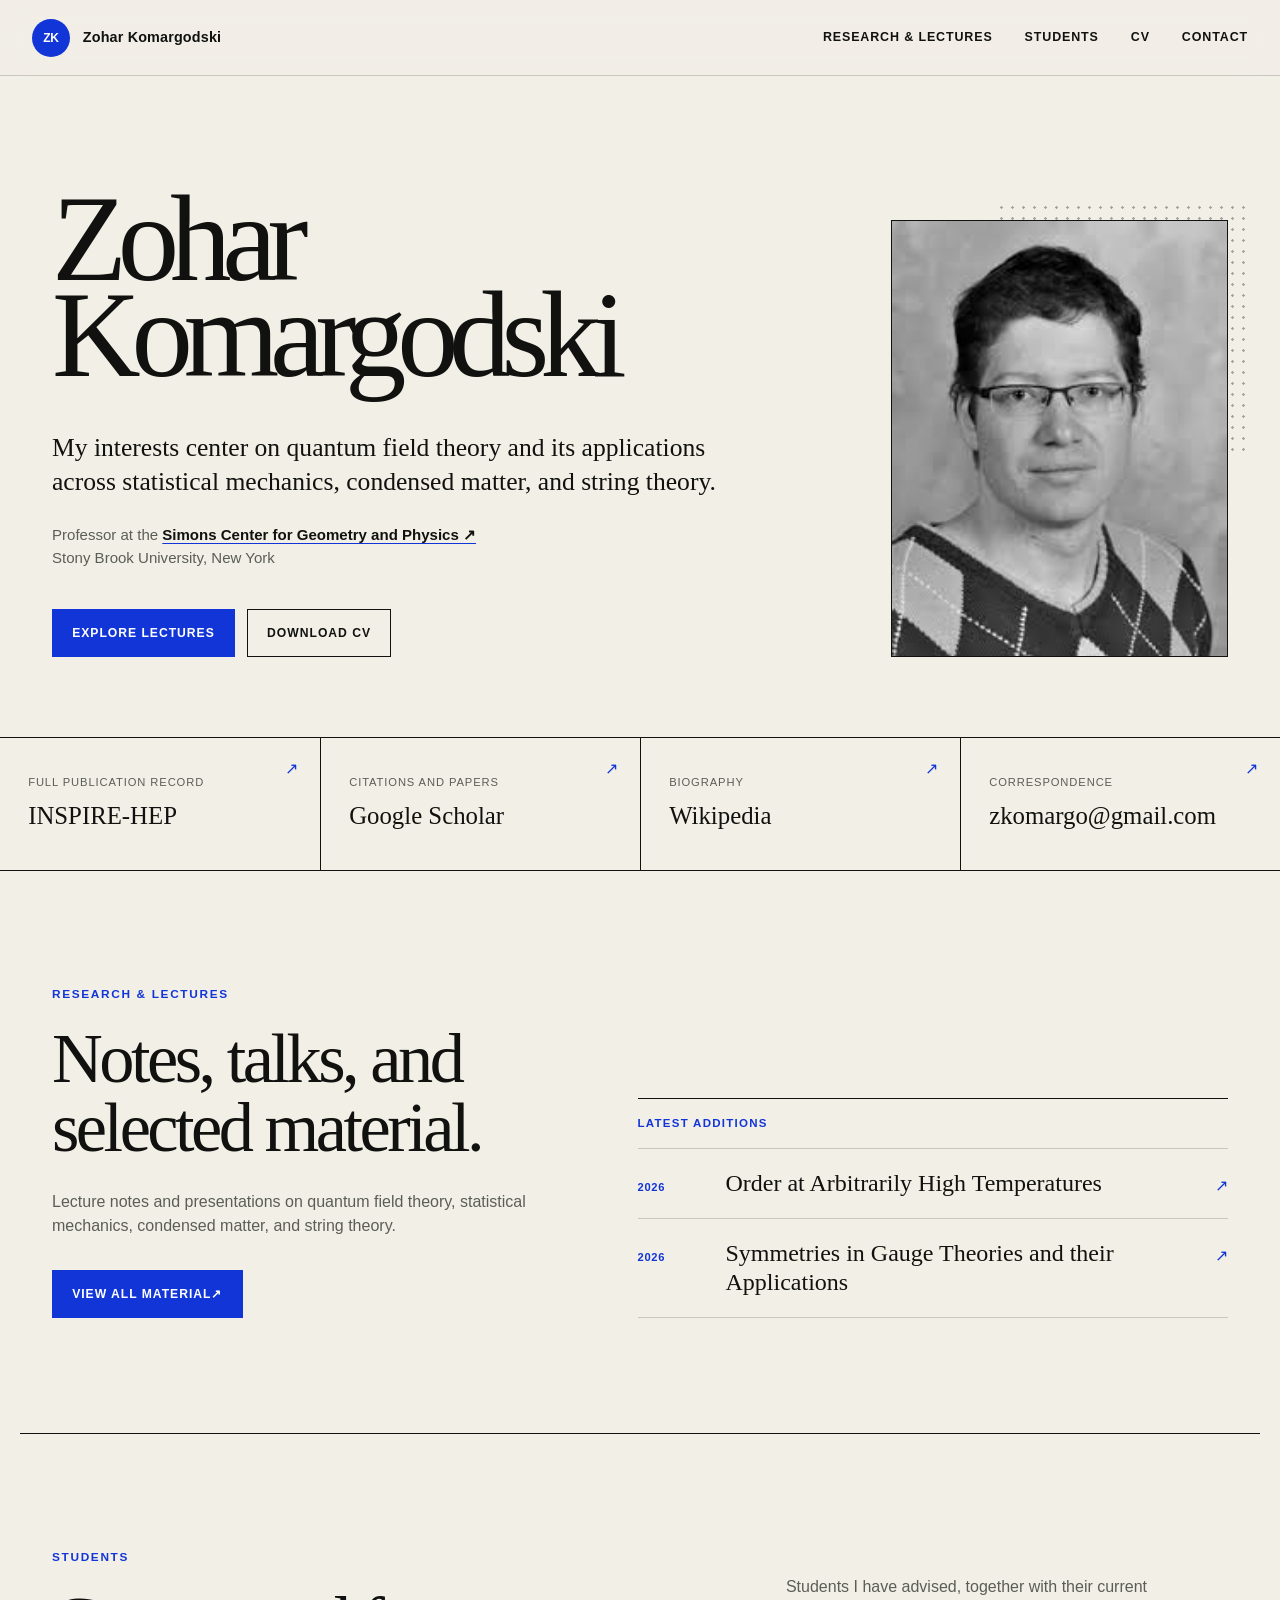
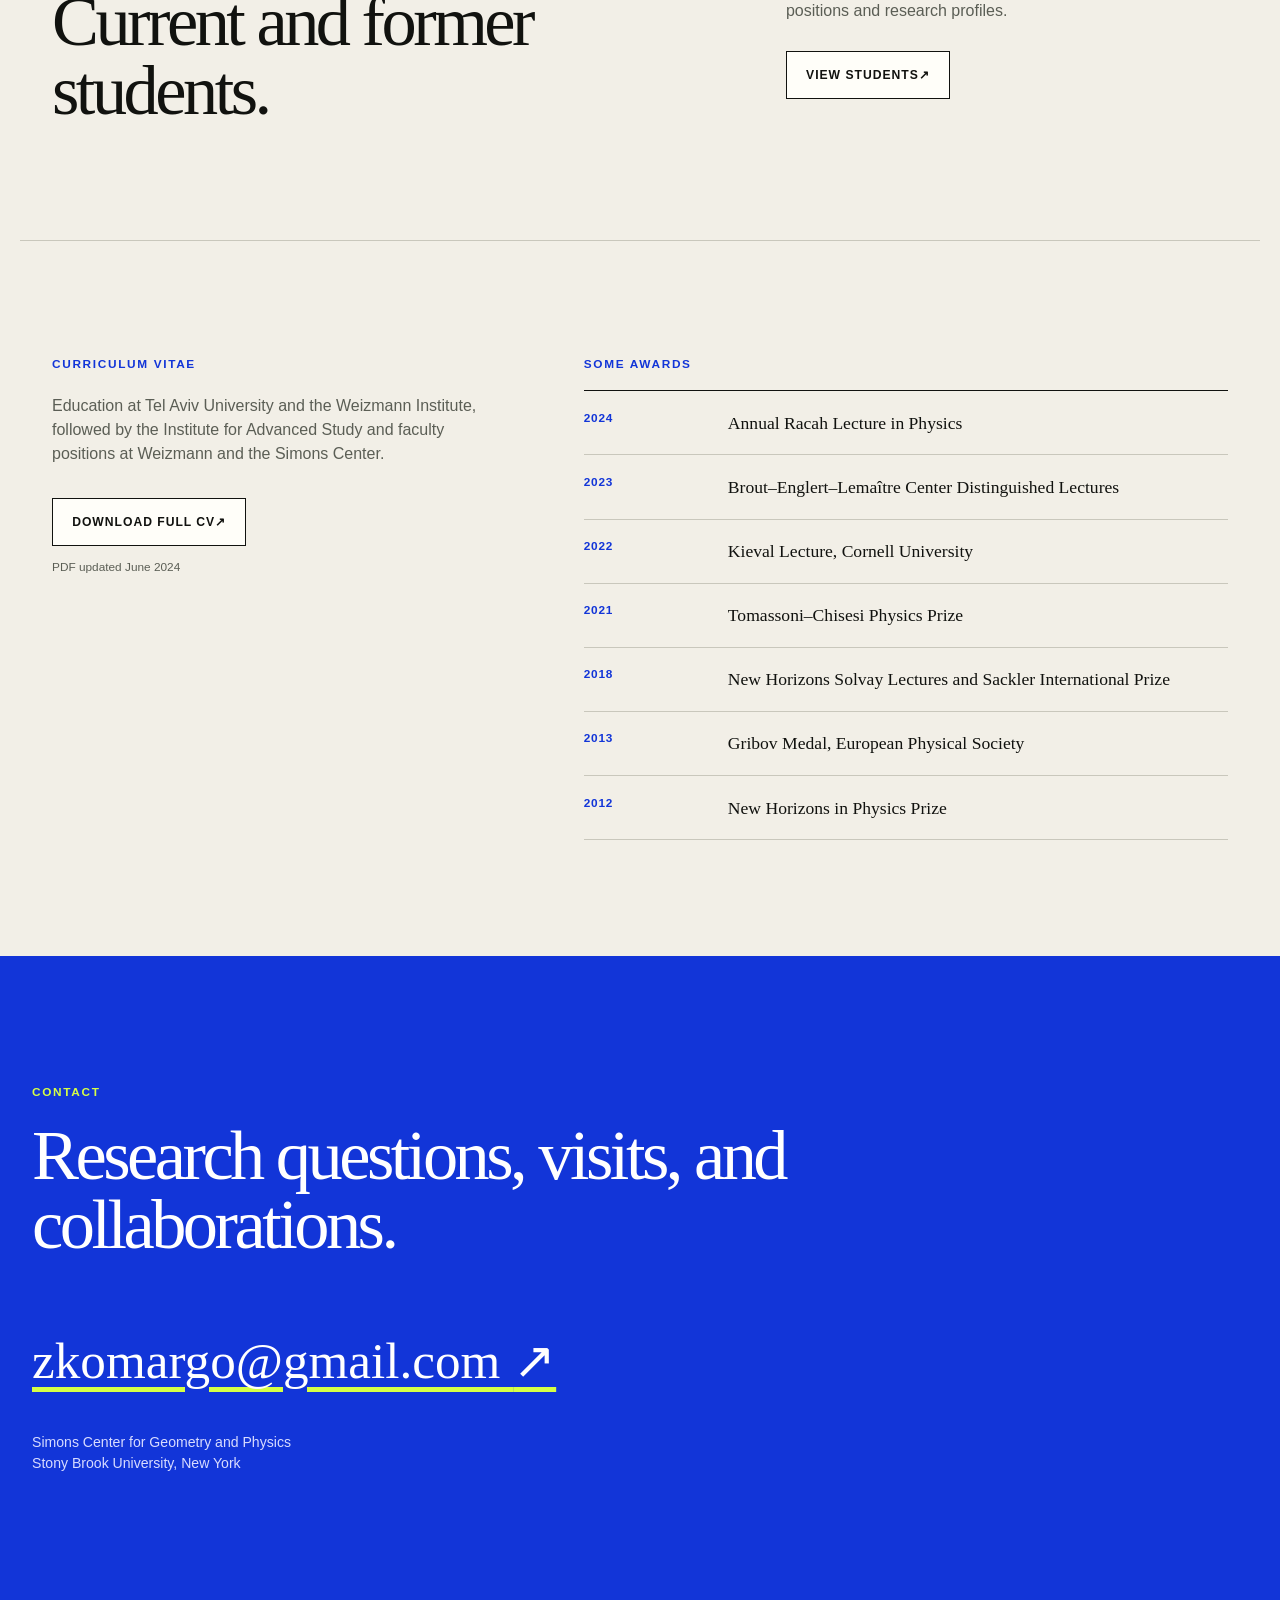
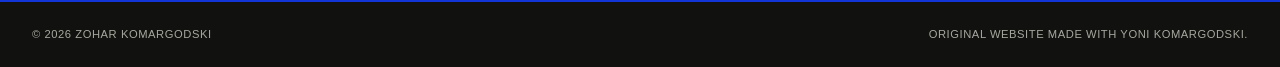
==== index.html @ cb2baa73 "Move students to dedicated page" ====
<!doctype html>
<html lang="en">
  <head>
    <meta charset="utf-8">
    <meta name="viewport" content="width=device-width, initial-scale=1">
    <title>Zohar Komargodski | Quantum Field Theory</title>
    <meta name="description" content="Zohar Komargodski is a professor at the Simons Center for Geometry and Physics. His interests center on quantum field theory and applications across statistical mechanics, condensed matter, and string theory.">
    <meta name="author" content="Zohar Komargodski">
    <meta name="robots" content="index, follow, max-image-preview:large">
    <link rel="canonical" href="https://zoharkomargodski.com/">
    <link rel="icon" href="favicon.svg">
    <link rel="stylesheet" href="styles.css">
    <meta property="og:type" content="website">
    <meta property="og:url" content="https://zoharkomargodski.com/">
    <meta property="og:site_name" content="Zohar Komargodski">
    <meta property="og:title" content="Zohar Komargodski | Quantum Field Theory">
    <meta property="og:description" content="Professor at the Simons Center for Geometry and Physics, interested in quantum field theory and its applications.">
    <meta property="og:image" content="https://zoharkomargodski.com/og.png">
    <meta property="og:image:alt" content="Zohar Komargodski">
    <meta name="twitter:card" content="summary_large_image">
    <meta name="twitter:title" content="Zohar Komargodski | Quantum Field Theory">
    <meta name="twitter:description" content="Professor at the Simons Center for Geometry and Physics, interested in quantum field theory and its applications.">
    <meta name="twitter:image" content="https://zoharkomargodski.com/og.png">
    <meta name="twitter:image:alt" content="Zohar Komargodski">
    <script type="application/ld+json">
      {
        "@context": "https://schema.org",
        "@type": "ProfilePage",
        "dateModified": "2026-07-26",
        "mainEntity": {
          "@type": "Person",
          "name": "Zohar Komargodski",
          "url": "https://zoharkomargodski.com/",
          "image": "https://zoharkomargodski.com/images/zohar-komargodski.jpg",
          "jobTitle": "Professor",
          "worksFor": {
            "@type": "Organization",
            "name": "Simons Center for Geometry and Physics",
            "url": "https://scgp.stonybrook.edu/"
          },
          "sameAs": [
            "https://en.wikipedia.org/wiki/Zohar_Komargodski",
            "https://scholar.google.com/citations?user=AD-3MeQAAAAJ&hl=en",
            "https://scgp.stonybrook.edu/people/faculty/bios/zohar-komargodski"
          ],
          "knowsAbout": [
            "Quantum field theory",
            "Statistical mechanics",
            "Condensed matter physics",
            "String theory"
          ]
        }
      }
    </script>
  </head>
  <body>
    <a class="skip-link" href="#main">Skip to content</a>

    <header class="site-header">
      <a class="wordmark" href="#top" aria-label="Zohar Komargodski, home">
        <span>ZK</span>
        <strong>Zohar Komargodski</strong>
      </a>
      <nav aria-label="Main navigation">
        <a href="research.html">Research &amp; lectures</a>
        <a href="students.html">Students</a>
        <a href="#cv">CV</a>
        <a href="#contact">Contact</a>
      </nav>
    </header>

    <main id="main">
      <section class="hero" id="top">
        <div class="hero-copy">
          <h1>Zohar<br>Komargodski</h1>
          <p class="hero-intro">
            My interests center on quantum field theory and its applications
            across statistical mechanics, condensed matter, and string theory.
          </p>
          <p class="affiliation">
            Professor at the
            <a href="https://scgp.stonybrook.edu/people/faculty/bios/zohar-komargodski" target="_blank" rel="noreferrer">
              Simons Center for Geometry and Physics <span aria-hidden="true">↗</span>
            </a>
            <br>
            Stony Brook University, New York
          </p>
          <div class="hero-actions">
            <a class="button button-primary" href="research.html">Explore lectures</a>
            <a class="button button-secondary" href="zohar-komargodski-cv.pdf" target="_blank">Download CV</a>
          </div>
        </div>

        <div class="portrait-wrap" aria-label="Portrait">
          <div class="portrait-frame">
            <img src="images/zohar-komargodski.jpg" alt="Zohar Komargodski" width="394" height="512">
          </div>
        </div>
      </section>

      <section class="link-rail" aria-label="Research profiles">
        <a href="https://inspirehep.net/literature?sort=mostrecent&amp;size=25&amp;page=1&amp;q=find%20a%20komargodski&amp;ui-citation-summary=true" target="_blank" rel="noreferrer">
          <span>Full publication record</span>
          <strong>INSPIRE-HEP</strong>
          <span aria-hidden="true">↗</span>
        </a>
        <a href="https://scholar.google.com/citations?user=AD-3MeQAAAAJ&amp;hl=en" target="_blank" rel="noreferrer">
          <span>Citations and papers</span>
          <strong>Google Scholar</strong>
          <span aria-hidden="true">↗</span>
        </a>
        <a href="https://en.wikipedia.org/wiki/Zohar_Komargodski" target="_blank" rel="noreferrer">
          <span>Biography</span>
          <strong>Wikipedia</strong>
          <span aria-hidden="true">↗</span>
        </a>
        <a href="mailto:zkomargo@gmail.com">
          <span>Correspondence</span>
          <strong>zkomargo@gmail.com</strong>
          <span aria-hidden="true">↗</span>
        </a>
      </section>

      <section class="section materials-teaser" id="work">
        <div class="materials-teaser-copy">
          <p class="eyebrow">Research &amp; lectures</p>
          <h2>Notes, talks, and selected material.</h2>
          <p>Lecture notes and presentations on quantum field theory, statistical mechanics, condensed matter, and string theory.</p>
          <a class="button button-primary" href="research.html">
            View all material <span aria-hidden="true">↗</span>
          </a>
        </div>

        <div class="latest-materials">
          <p>Latest additions</p>
          <a href="lectures/order-arbitrarily-high-temperatures.pdf" target="_blank">
            <span>2026</span>
            <strong>Order at Arbitrarily High Temperatures</strong>
            <span aria-hidden="true">↗</span>
          </a>
          <a href="lectures/symmetries-gauge-theories-applications.pdf" target="_blank">
            <span>2026</span>
            <strong>Symmetries in Gauge Theories and their Applications</strong>
            <span aria-hidden="true">↗</span>
          </a>
        </div>
      </section>

      <section class="section students-teaser" id="students">
        <div>
          <p class="eyebrow">Students</p>
          <h2>Current and former students.</h2>
        </div>
        <div class="students-teaser-copy">
          <p>Students I have advised, together with their current positions and research profiles.</p>
          <a class="button button-light" href="students.html">
            View students <span aria-hidden="true">↗</span>
          </a>
        </div>
      </section>

      <section class="section cv-section" id="cv">
        <div class="cv-intro">
          <p class="eyebrow">Curriculum vitae</p>
          <p>Education at Tel Aviv University and the Weizmann Institute, followed by the Institute for Advanced Study and faculty positions at Weizmann and the Simons Center.</p>
          <a class="button button-light" href="zohar-komargodski-cv.pdf" target="_blank">
            Download full CV <span aria-hidden="true">↗</span>
          </a>
          <span class="cv-note">PDF updated June 2024</span>
        </div>

        <div class="cv-highlights">
          <p class="eyebrow">Some awards</p>
          <ol class="timeline">
            <li><time>2024</time><span>Annual Racah Lecture in Physics</span></li>
            <li><time>2023</time><span>Brout–Englert–Lemaître Center Distinguished Lectures</span></li>
            <li><time>2022</time><span>Kieval Lecture, Cornell University</span></li>
            <li><time>2021</time><span>Tomassoni–Chisesi Physics Prize</span></li>
            <li><time>2018</time><span>New Horizons Solvay Lectures and Sackler International Prize</span></li>
            <li><time>2013</time><span>Gribov Medal, European Physical Society</span></li>
            <li><time>2012</time><span>New Horizons in Physics Prize</span></li>
          </ol>
        </div>
      </section>

      <section class="contact-section" id="contact">
        <p class="eyebrow">Contact</p>
        <h2>Research questions, visits, and collaborations.</h2>
        <a class="contact-email" href="mailto:zkomargo@gmail.com">
          zkomargo@gmail.com <span aria-hidden="true">↗</span>
        </a>
        <p>Simons Center for Geometry and Physics<br>Stony Brook University, New York</p>
      </section>
    </main>

    <footer>
      <span>© 2026 Zohar Komargodski</span>
      <span>Original website made with Yoni Komargodski.</span>
    </footer>
  </body>
</html>
---- styles.css ----
:root {
  --paper: #f2efe7;
  --ink: #11120f;
  --muted: #5b5e55;
  --line: #c9c7bc;
  --blue: #1235d8;
  --blue-dark: #0d258f;
  --acid: #d6ff45;
  --white: #fffef9;
  --max-width: 1240px;
}

* {
  box-sizing: border-box;
}

html {
  scroll-behavior: smooth;
}

body {
  margin: 0;
  background: var(--paper);
  color: var(--ink);
  font-family: Arial, Helvetica, sans-serif;
  font-size: 16px;
  line-height: 1.5;
  text-rendering: optimizeLegibility;
}

a {
  color: inherit;
}

button,
a {
  -webkit-tap-highlight-color: transparent;
}

.skip-link {
  position: fixed;
  left: 1rem;
  top: -5rem;
  z-index: 100;
  background: var(--ink);
  color: white;
  padding: 0.75rem 1rem;
  text-decoration: none;
}

.skip-link:focus {
  top: 1rem;
}

.site-header {
  position: sticky;
  top: 0;
  z-index: 20;
  width: 100%;
  min-height: 76px;
  display: flex;
  align-items: center;
  justify-content: space-between;
  gap: 2rem;
  padding: 1rem max(2rem, calc((100vw - var(--max-width)) / 2));
  background: rgba(242, 239, 231, 0.94);
  border-bottom: 1px solid var(--line);
  backdrop-filter: blur(14px);
}

.wordmark {
  display: inline-flex;
  align-items: center;
  gap: 0.8rem;
  text-decoration: none;
}

.wordmark span {
  display: grid;
  place-items: center;
  width: 38px;
  height: 38px;
  color: white;
  background: var(--blue);
  border-radius: 50%;
  font-size: 0.75rem;
  font-weight: 800;
  letter-spacing: -0.02em;
}

.wordmark strong {
  font-size: 0.9rem;
  letter-spacing: 0.01em;
}

nav {
  display: flex;
  gap: clamp(1rem, 2.5vw, 2.5rem);
}

nav a {
  font-size: 0.78rem;
  font-weight: 700;
  letter-spacing: 0.07em;
  text-decoration: none;
  text-transform: uppercase;
}

nav a:hover,
nav a:focus-visible,
nav a[aria-current="page"] {
  color: var(--blue);
}

.hero {
  display: grid;
  grid-template-columns: minmax(0, 1.38fr) minmax(280px, 0.62fr);
  gap: clamp(3rem, 7vw, 7rem);
  align-items: end;
  max-width: var(--max-width);
  margin: 0 auto;
  padding: clamp(4rem, 9vw, 8rem) 2rem 5rem;
}

.eyebrow {
  margin: 0 0 1.25rem;
  color: var(--blue);
  font-size: 0.74rem;
  font-weight: 800;
  letter-spacing: 0.14em;
  text-transform: uppercase;
}

.hero h1 {
  max-width: 830px;
  margin: 0;
  font-family: Georgia, "Times New Roman", serif;
  font-size: clamp(4.2rem, 9.6vw, 8.5rem);
  font-weight: 400;
  letter-spacing: -0.075em;
  line-height: 0.78;
}

.hero-intro {
  max-width: 710px;
  margin: 3rem 0 1.5rem;
  font-family: Georgia, "Times New Roman", serif;
  font-size: clamp(1.35rem, 2vw, 1.85rem);
  line-height: 1.35;
}

.affiliation {
  margin: 0;
  color: var(--muted);
  font-size: 0.94rem;
}

.affiliation a {
  color: var(--ink);
  font-weight: 700;
  text-decoration-color: var(--blue);
  text-underline-offset: 0.2em;
}

.hero-actions {
  display: flex;
  flex-wrap: wrap;
  gap: 0.75rem;
  margin-top: 2.5rem;
}

.button {
  display: inline-flex;
  align-items: center;
  justify-content: center;
  min-height: 48px;
  padding: 0.8rem 1.2rem;
  border: 1px solid var(--ink);
  font-size: 0.76rem;
  font-weight: 800;
  letter-spacing: 0.08em;
  text-decoration: none;
  text-transform: uppercase;
  transition:
    background 160ms ease,
    color 160ms ease,
    transform 160ms ease;
}

.button:hover,
.button:focus-visible {
  transform: translateY(-2px);
}

.button-primary {
  background: var(--blue);
  border-color: var(--blue);
  color: white;
}

.button-primary:hover,
.button-primary:focus-visible {
  background: var(--blue-dark);
}

.button-secondary {
  background: transparent;
}

.button-secondary:hover,
.button-secondary:focus-visible {
  background: var(--ink);
  color: white;
}

.portrait-wrap {
  position: relative;
}

.portrait-wrap::before {
  position: absolute;
  top: -1.1rem;
  right: -1.1rem;
  width: 74%;
  height: 58%;
  content: "";
  background:
    radial-gradient(circle, rgba(17, 18, 15, 0.35) 1px, transparent 1.5px);
  background-size: 11px 11px;
}

.portrait-frame {
  position: relative;
  z-index: 1;
  overflow: hidden;
  width: min(100%, 370px);
  margin-left: auto;
  background: #d9dbd7;
  border: 1px solid var(--ink);
  aspect-ratio: 0.77;
}

.portrait-frame img {
  width: 100%;
  height: 100%;
  filter: grayscale(100%) contrast(1.05);
  object-fit: cover;
}

.link-rail {
  display: grid;
  grid-template-columns: repeat(4, 1fr);
  border-top: 1px solid var(--ink);
  border-bottom: 1px solid var(--ink);
}

.link-rail a {
  position: relative;
  min-height: 132px;
  display: flex;
  flex-direction: column;
  justify-content: center;
  padding: 1.5rem clamp(1.25rem, 2.2vw, 2.5rem);
  text-decoration: none;
}

.link-rail a + a {
  border-left: 1px solid var(--ink);
}

.link-rail a:hover,
.link-rail a:focus-visible {
  background: var(--white);
}

.link-rail a > span:first-child {
  margin-bottom: 0.4rem;
  color: var(--muted);
  font-size: 0.7rem;
  letter-spacing: 0.08em;
  text-transform: uppercase;
}

.link-rail strong {
  font-family: Georgia, "Times New Roman", serif;
  font-size: clamp(1.1rem, 2vw, 1.55rem);
  font-weight: 400;
}

.link-rail a > span:last-child {
  position: absolute;
  top: 1.2rem;
  right: 1.4rem;
  color: var(--blue);
}

.section {
  max-width: var(--max-width);
  margin: 0 auto;
  padding: clamp(5rem, 9vw, 8rem) 2rem;
}

.section-heading {
  max-width: 850px;
  margin-bottom: 3rem;
}

.section-heading h2,
.materials-teaser h2,
.students-teaser h2,
.cv-intro h2,
.contact-section h2 {
  margin: 0;
  font-family: Georgia, "Times New Roman", serif;
  font-size: clamp(2.7rem, 5.5vw, 5.2rem);
  font-weight: 400;
  letter-spacing: -0.05em;
  line-height: 0.98;
}

.page-hero {
  max-width: var(--max-width);
  margin: 0 auto;
  padding: clamp(5rem, 10vw, 9rem) 2rem clamp(4rem, 8vw, 7rem);
}

.page-hero h1 {
  max-width: 980px;
  margin: 0;
  font-family: Georgia, "Times New Roman", serif;
  font-size: clamp(4rem, 9vw, 8rem);
  font-weight: 400;
  letter-spacing: -0.065em;
  line-height: 0.86;
}

.page-hero-intro {
  max-width: 760px;
  margin: 2.5rem 0 0;
  font-family: Georgia, "Times New Roman", serif;
  font-size: clamp(1.25rem, 2.2vw, 1.8rem);
  line-height: 1.4;
}

.work-section {
  max-width: none;
  background: var(--ink);
  color: white;
  padding-right: max(2rem, calc((100vw - var(--max-width)) / 2));
  padding-left: max(2rem, calc((100vw - var(--max-width)) / 2));
}

.work-section .eyebrow {
  color: var(--acid);
}

.split-heading {
  max-width: none;
  display: grid;
  grid-template-columns: 1.4fr 0.6fr;
  gap: 5rem;
  align-items: end;
}

.split-heading > p {
  max-width: 420px;
  margin: 0 0 0.5rem;
  color: #b9bbb2;
}

.resource-grid {
  display: grid;
  grid-template-columns: repeat(2, 1fr);
  gap: 1px;
  background: #484a44;
  border: 1px solid #484a44;
}

.resource-card {
  display: flex;
  flex-direction: column;
  padding: clamp(1.25rem, 2.5vw, 2rem);
  background: var(--ink);
  color: white;
  text-decoration: none;
}

.resource-card:hover,
.resource-card:focus-visible {
  background: #1b1d19;
}

.resource-card-with-source:focus-within {
  background: #1b1d19;
}

.resource-card-main {
  display: flex;
  flex: 1;
  flex-direction: column;
  color: inherit;
  text-decoration: none;
}

.resource-image {
  overflow: hidden;
  aspect-ratio: 1.85;
  margin-bottom: 1.5rem;
  background: white;
}

.resource-image img {
  width: 100%;
  height: 100%;
  object-fit: contain;
  transition: transform 240ms ease;
}

.resource-card:hover .resource-image img,
.resource-card:focus-visible .resource-image img,
.resource-card-with-source:focus-within .resource-image img {
  transform: scale(1.025);
}

.resource-meta {
  display: flex;
  justify-content: space-between;
  gap: 1rem;
  color: var(--acid);
  font-size: 0.68rem;
  font-weight: 800;
  letter-spacing: 0.08em;
  text-transform: uppercase;
}

.resource-card h3 {
  margin: 2.4rem 0 0.75rem;
  font-family: Georgia, "Times New Roman", serif;
  font-size: clamp(1.65rem, 3vw, 2.6rem);
  font-weight: 400;
  line-height: 1.05;
}

.resource-card p {
  max-width: 520px;
  margin: 0 0 2.5rem;
  color: #b9bbb2;
}

.resource-link {
  margin-top: auto;
  color: var(--acid);
  font-size: 0.73rem;
  font-weight: 800;
  letter-spacing: 0.08em;
  text-transform: uppercase;
}

.resource-actions {
  display: flex;
  flex-wrap: wrap;
  gap: 1rem 1.5rem;
  margin-top: auto;
}

.resource-actions .resource-link {
  margin-top: 0;
  text-decoration: none;
}

.materials-teaser {
  display: grid;
  grid-template-columns: minmax(0, 0.9fr) minmax(360px, 1.1fr);
  gap: clamp(3rem, 8vw, 8rem);
  align-items: end;
}

.materials-teaser-copy > p:not(.eyebrow) {
  max-width: 590px;
  margin: 1.75rem 0 2rem;
  color: var(--muted);
}

.latest-materials {
  border-top: 1px solid var(--ink);
}

.latest-materials > p {
  margin: 0;
  padding: 1rem 0;
  color: var(--blue);
  font-size: 0.72rem;
  font-weight: 800;
  letter-spacing: 0.11em;
  text-transform: uppercase;
}

.latest-materials a {
  display: grid;
  grid-template-columns: 64px 1fr auto;
  gap: 1.5rem;
  align-items: baseline;
  padding: 1.25rem 0;
  border-top: 1px solid var(--line);
  text-decoration: none;
}

.latest-materials a:last-child {
  border-bottom: 1px solid var(--line);
}

.latest-materials a > span:first-child {
  color: var(--blue);
  font-size: 0.7rem;
  font-weight: 800;
  letter-spacing: 0.06em;
}

.latest-materials strong {
  font-family: Georgia, "Times New Roman", serif;
  font-size: clamp(1.15rem, 2vw, 1.5rem);
  font-weight: 400;
  line-height: 1.2;
}

.latest-materials a > span:last-child {
  color: var(--blue);
}

.latest-materials a:hover strong,
.latest-materials a:focus-visible strong {
  color: var(--blue);
}

.students-section {
  max-width: none;
  padding-right: max(2rem, calc((100vw - var(--max-width)) / 2));
  padding-left: max(2rem, calc((100vw - var(--max-width)) / 2));
}

.students-teaser {
  display: grid;
  grid-template-columns: minmax(0, 1fr) minmax(320px, 0.7fr);
  gap: clamp(3rem, 8vw, 8rem);
  align-items: center;
  border-top: 1px solid var(--ink);
  border-bottom: 1px solid var(--line);
}

.students-teaser-copy > p {
  max-width: 420px;
  margin: 0 0 1.75rem;
  color: var(--muted);
}

.students-page-hero {
  padding-bottom: clamp(3rem, 6vw, 5rem);
}

.students-page-list {
  padding-top: 1rem;
}

.student-groups {
  border-top: 1px solid var(--ink);
}

.student-group {
  display: grid;
  grid-template-columns: minmax(150px, 0.28fr) 1fr;
  gap: clamp(2rem, 6vw, 6rem);
  padding: 2rem 0 0;
}

.student-group + .student-group {
  margin-top: 4rem;
  border-top: 1px solid var(--line);
}

.student-group-label {
  margin: 0;
  color: var(--blue);
  font-size: 0.72rem;
  font-weight: 800;
  letter-spacing: 0.11em;
  text-transform: uppercase;
}

.student-list {
  margin: 0;
  padding: 0;
  list-style: none;
}

.student-list li {
  display: grid;
  grid-template-columns: minmax(210px, 0.82fr) 1.18fr;
  gap: clamp(1.5rem, 4vw, 4rem);
  align-items: baseline;
  padding: 0 0 1.35rem;
  border-bottom: 1px solid var(--line);
}

.student-list li + li {
  padding-top: 1.35rem;
}

.student-name {
  font-family: Georgia, "Times New Roman", serif;
  font-size: clamp(1.35rem, 2.5vw, 2rem);
  line-height: 1.1;
  text-decoration-color: transparent;
  text-underline-offset: 0.16em;
  transition: color 160ms ease, text-decoration-color 160ms ease;
}

.student-name:hover,
.student-name:focus-visible {
  color: var(--blue);
  text-decoration-color: var(--blue);
}

.student-name span {
  color: var(--blue);
  font-family: Arial, Helvetica, sans-serif;
  font-size: 0.8rem;
  vertical-align: top;
}

.student-list p {
  margin: 0;
  color: var(--muted);
}

.cv-section {
  display: grid;
  grid-template-columns: 0.8fr 1.2fr;
  gap: clamp(3rem, 8vw, 8rem);
}

.cv-intro > p:not(.eyebrow) {
  max-width: 480px;
  margin: 0 0 2rem;
  color: var(--muted);
}

.button-light {
  background: var(--white);
}

.button-light:hover,
.button-light:focus-visible {
  background: var(--blue);
  border-color: var(--blue);
  color: white;
}

.cv-note {
  display: block;
  margin-top: 0.8rem;
  color: var(--muted);
  font-size: 0.74rem;
}

.timeline {
  margin: 0;
  padding: 0;
  border-top: 1px solid var(--ink);
  list-style: none;
}

.cv-highlights > .eyebrow {
  margin-bottom: 1rem;
}

.timeline li {
  display: grid;
  grid-template-columns: 120px 1fr;
  gap: 1.5rem;
  padding: 1.15rem 0;
  border-bottom: 1px solid var(--line);
}

.timeline time {
  color: var(--blue);
  font-size: 0.74rem;
  font-weight: 800;
  letter-spacing: 0.06em;
  text-transform: uppercase;
}

.timeline span {
  font-family: Georgia, "Times New Roman", serif;
  font-size: 1.1rem;
}

.contact-section {
  padding: clamp(5rem, 10vw, 9rem) max(2rem, calc((100vw - var(--max-width)) / 2));
  background: var(--blue);
  color: white;
}

.contact-section .eyebrow {
  color: var(--acid);
}

.contact-section h2 {
  max-width: 900px;
}

.contact-email {
  display: inline-block;
  margin: 4rem 0 2rem;
  font-family: Georgia, "Times New Roman", serif;
  font-size: clamp(1.7rem, 4vw, 3.8rem);
  text-decoration-color: var(--acid);
  text-underline-offset: 0.18em;
}

.contact-section > p:last-child {
  margin: 0;
  color: #d8dcff;
  font-size: 0.88rem;
}

footer {
  display: flex;
  justify-content: space-between;
  gap: 2rem;
  padding: 1.5rem max(2rem, calc((100vw - var(--max-width)) / 2));
  background: var(--ink);
  color: #a6a89f;
  font-size: 0.7rem;
  letter-spacing: 0.05em;
  text-transform: uppercase;
}

@media (max-width: 900px) {
  .site-header {
    position: static;
  }

  .site-header nav {
    display: none;
  }

  .hero {
    grid-template-columns: 1fr;
    align-items: start;
  }

  .portrait-wrap {
    max-width: 420px;
  }

  .portrait-frame {
    margin-left: 0;
  }

  .link-rail {
    grid-template-columns: 1fr;
  }

  .link-rail a + a {
    border-top: 1px solid var(--ink);
    border-left: 0;
  }

  .split-heading,
  .cv-section,
  .materials-teaser,
  .students-teaser {
    grid-template-columns: 1fr;
  }

  .student-group {
    grid-template-columns: 1fr;
  }
}

@media (max-width: 680px) {
  .site-header,
  .hero,
  .page-hero,
  .section {
    padding-right: 1.15rem;
    padding-left: 1.15rem;
  }

  .hero {
    padding-top: 3.5rem;
  }

  .hero h1 {
    font-size: clamp(3.6rem, 20vw, 5.8rem);
  }

  .hero-intro {
    margin-top: 2rem;
  }

  .resource-grid {
    grid-template-columns: 1fr;
  }

  .latest-materials a {
    grid-template-columns: 48px 1fr auto;
    gap: 0.8rem;
  }

  .students-section {
    padding-right: 1.15rem;
    padding-left: 1.15rem;
  }

  .student-list li {
    grid-template-columns: 1fr;
    gap: 0.55rem;
  }

  .timeline li {
    grid-template-columns: 1fr;
    gap: 0.4rem;
  }

  .contact-section,
  footer {
    padding-right: 1.15rem;
    padding-left: 1.15rem;
  }

  footer {
    flex-direction: column;
  }
}

@media (prefers-reduced-motion: reduce) {
  html {
    scroll-behavior: auto;
  }

  *,
  *::before,
  *::after {
    transition-duration: 0.01ms !important;
  }
}
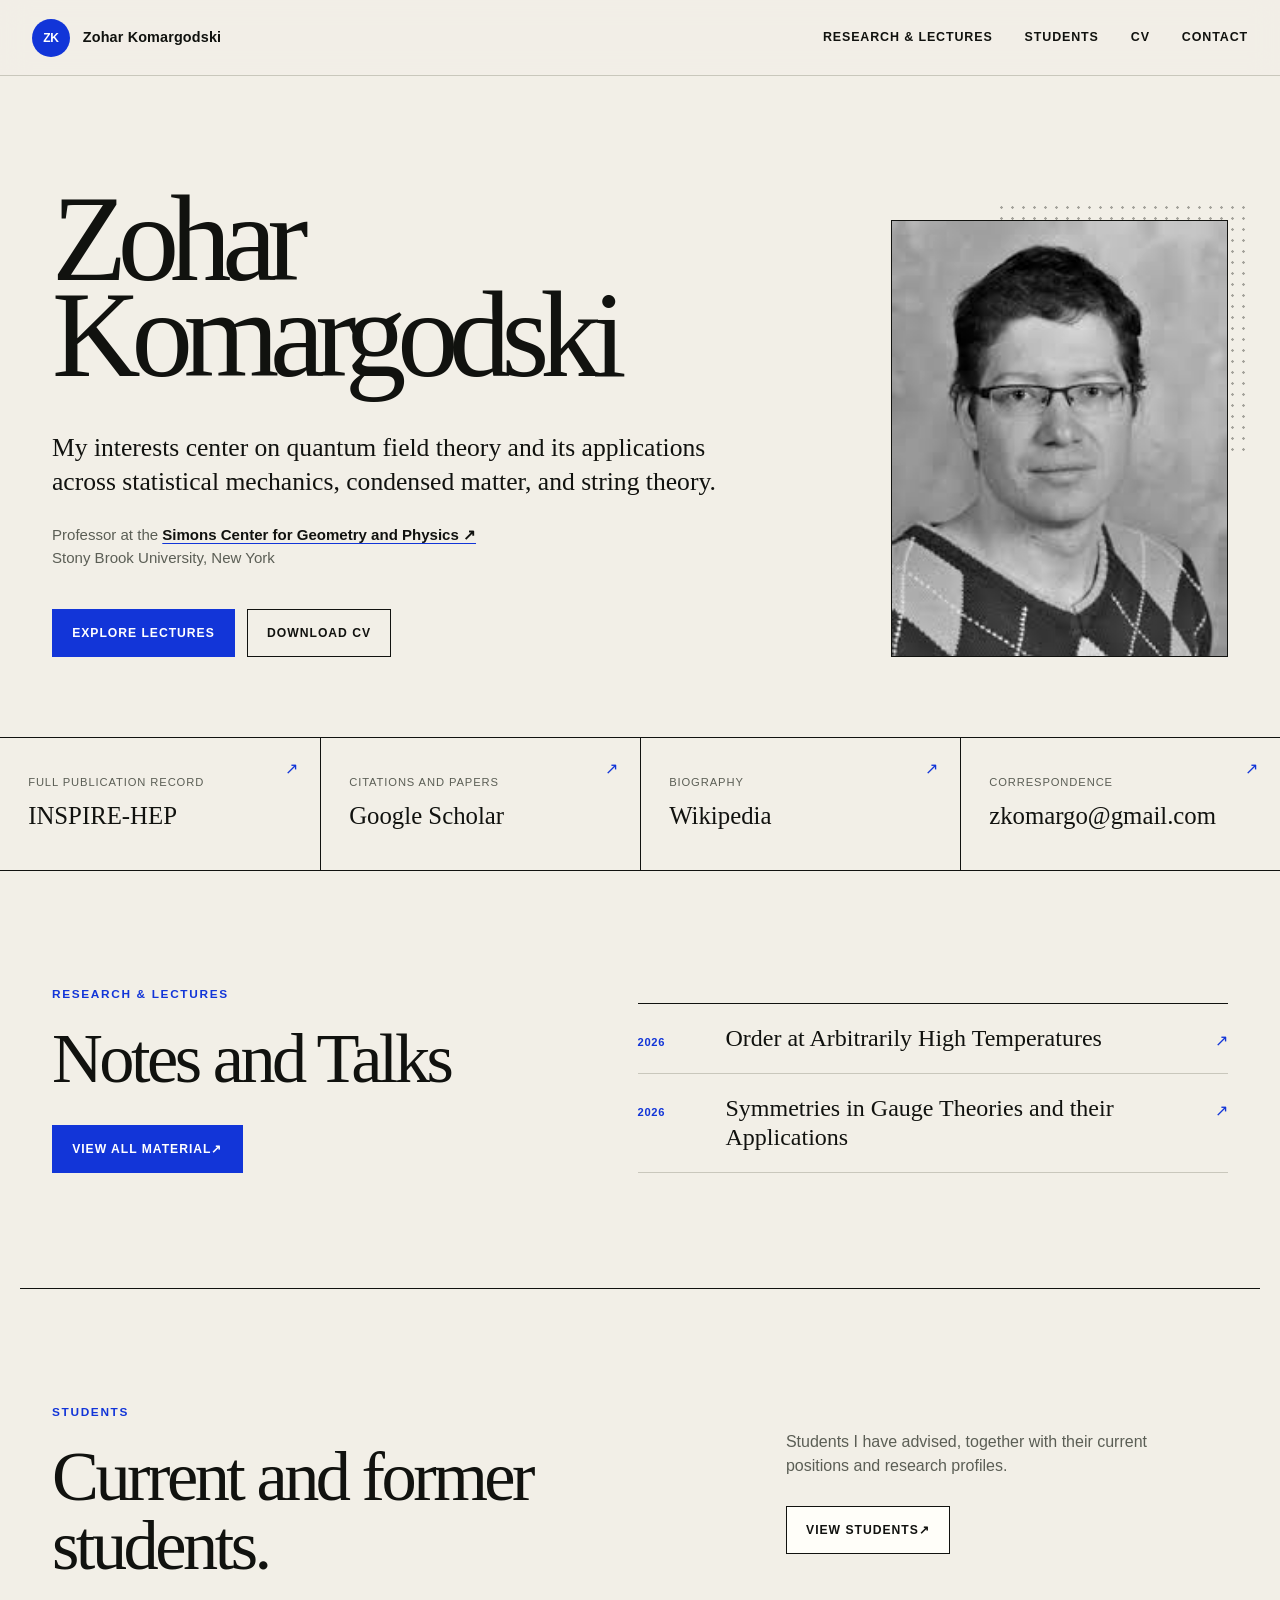
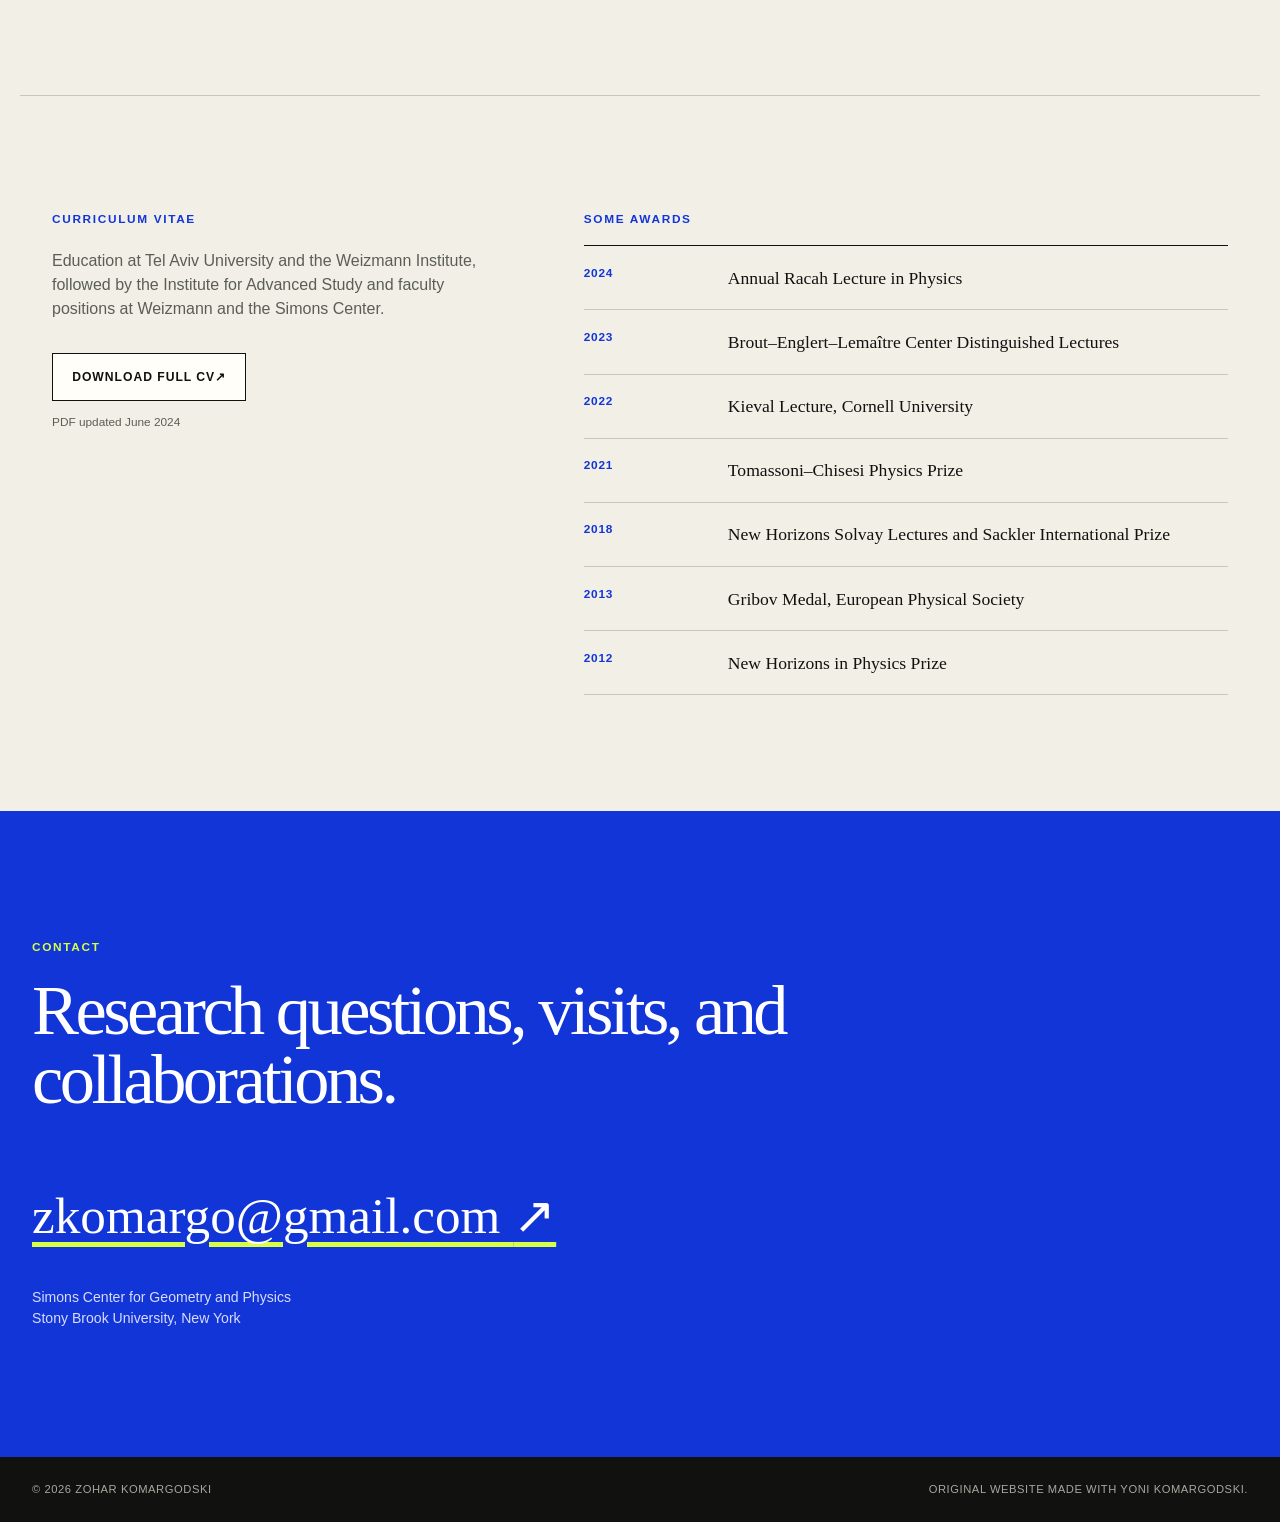
==== commit 24c11d1e: "Simplify homepage materials section" ====
--- a/index.html
+++ b/index.html
@@ -124,15 +124,13 @@
       <section class="section materials-teaser" id="work">
         <div class="materials-teaser-copy">
           <p class="eyebrow">Research &amp; lectures</p>
-          <h2>Notes, talks, and selected material.</h2>
-          <p>Lecture notes and presentations on quantum field theory, statistical mechanics, condensed matter, and string theory.</p>
+          <h2>Notes and Talks</h2>
           <a class="button button-primary" href="research.html">
             View all material <span aria-hidden="true">↗</span>
           </a>
         </div>
 
         <div class="latest-materials">
-          <p>Latest additions</p>
           <a href="lectures/order-arbitrarily-high-temperatures.pdf" target="_blank">
             <span>2026</span>
             <strong>Order at Arbitrarily High Temperatures</strong>
--- a/styles.css
+++ b/styles.css
@@ -475,24 +475,12 @@
   align-items: end;
 }
 
-.materials-teaser-copy > p:not(.eyebrow) {
-  max-width: 590px;
-  margin: 1.75rem 0 2rem;
-  color: var(--muted);
+.materials-teaser-copy .button {
+  margin-top: 2rem;
 }
 
 .latest-materials {
   border-top: 1px solid var(--ink);
-}
-
-.latest-materials > p {
-  margin: 0;
-  padding: 1rem 0;
-  color: var(--blue);
-  font-size: 0.72rem;
-  font-weight: 800;
-  letter-spacing: 0.11em;
-  text-transform: uppercase;
 }
 
 .latest-materials a {
@@ -501,8 +489,11 @@
   gap: 1.5rem;
   align-items: baseline;
   padding: 1.25rem 0;
+  text-decoration: none;
+}
+
+.latest-materials a + a {
   border-top: 1px solid var(--line);
-  text-decoration: none;
 }
 
 .latest-materials a:last-child {
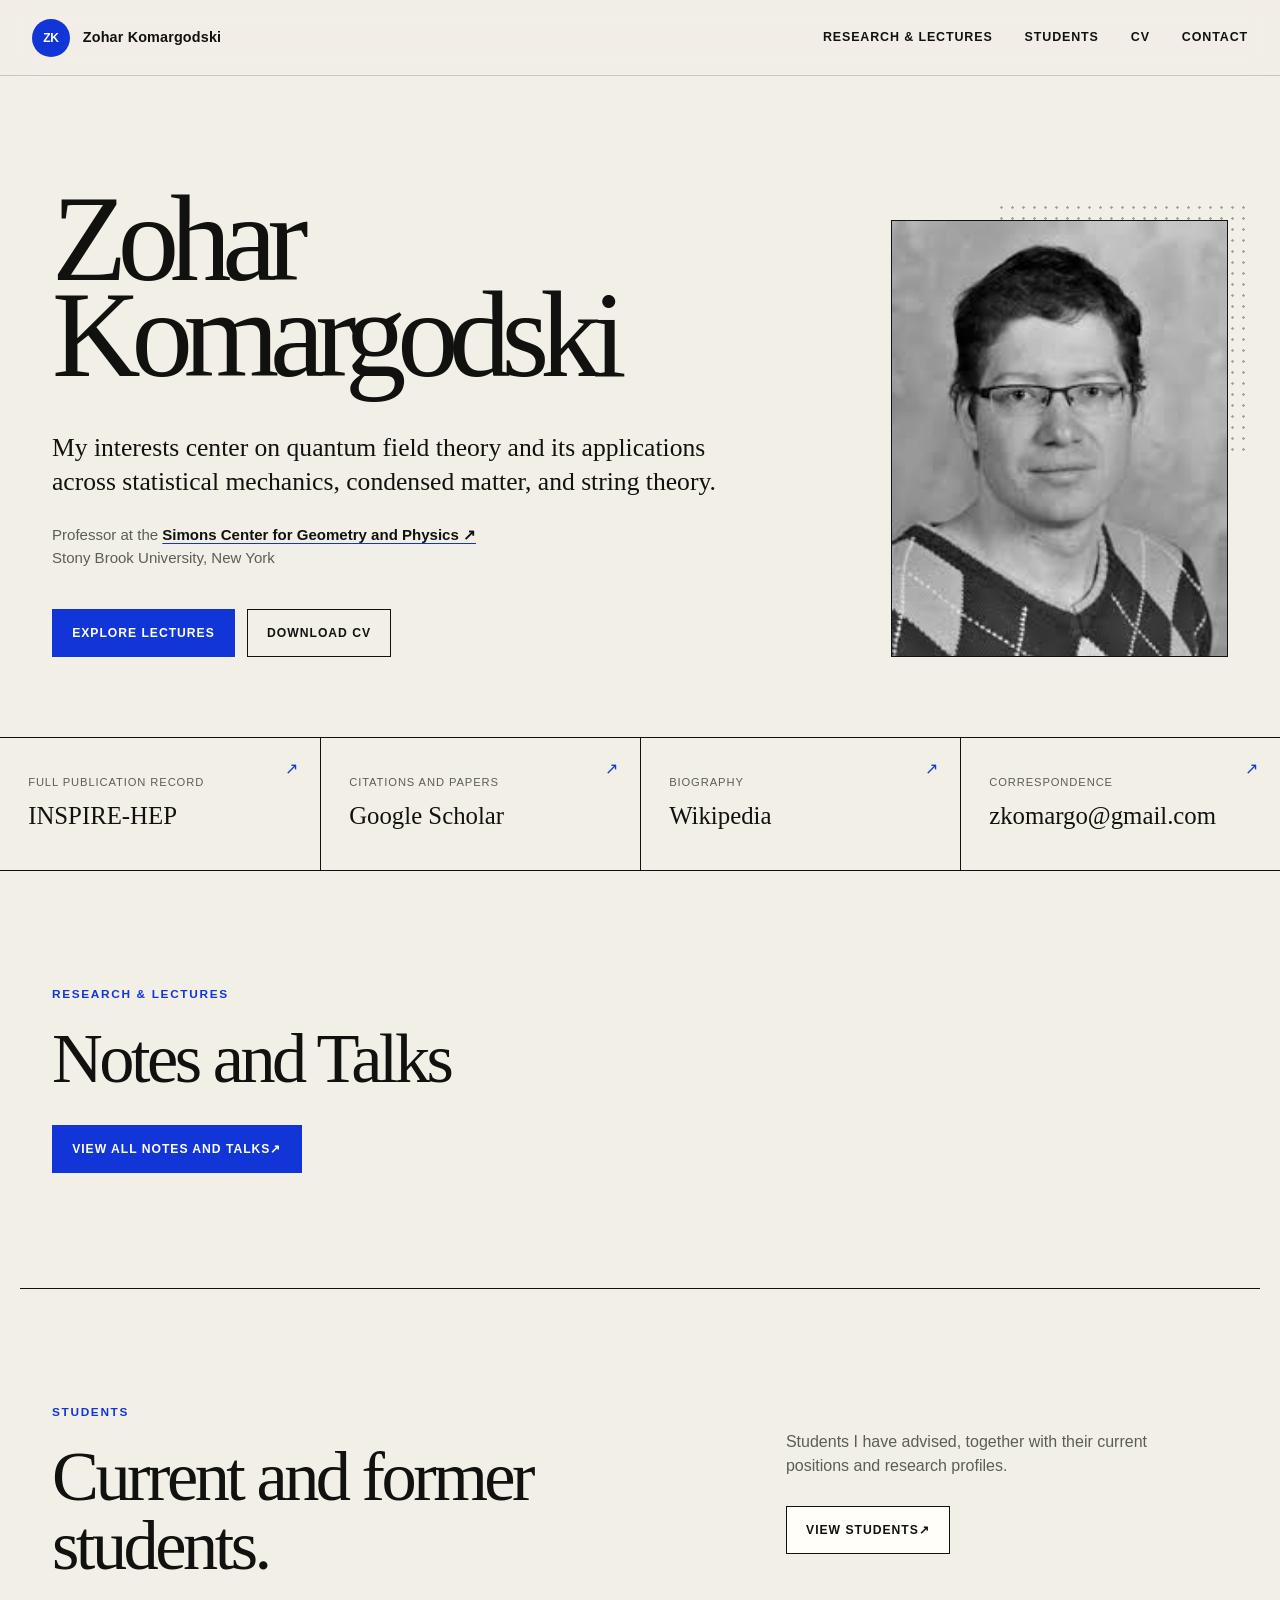
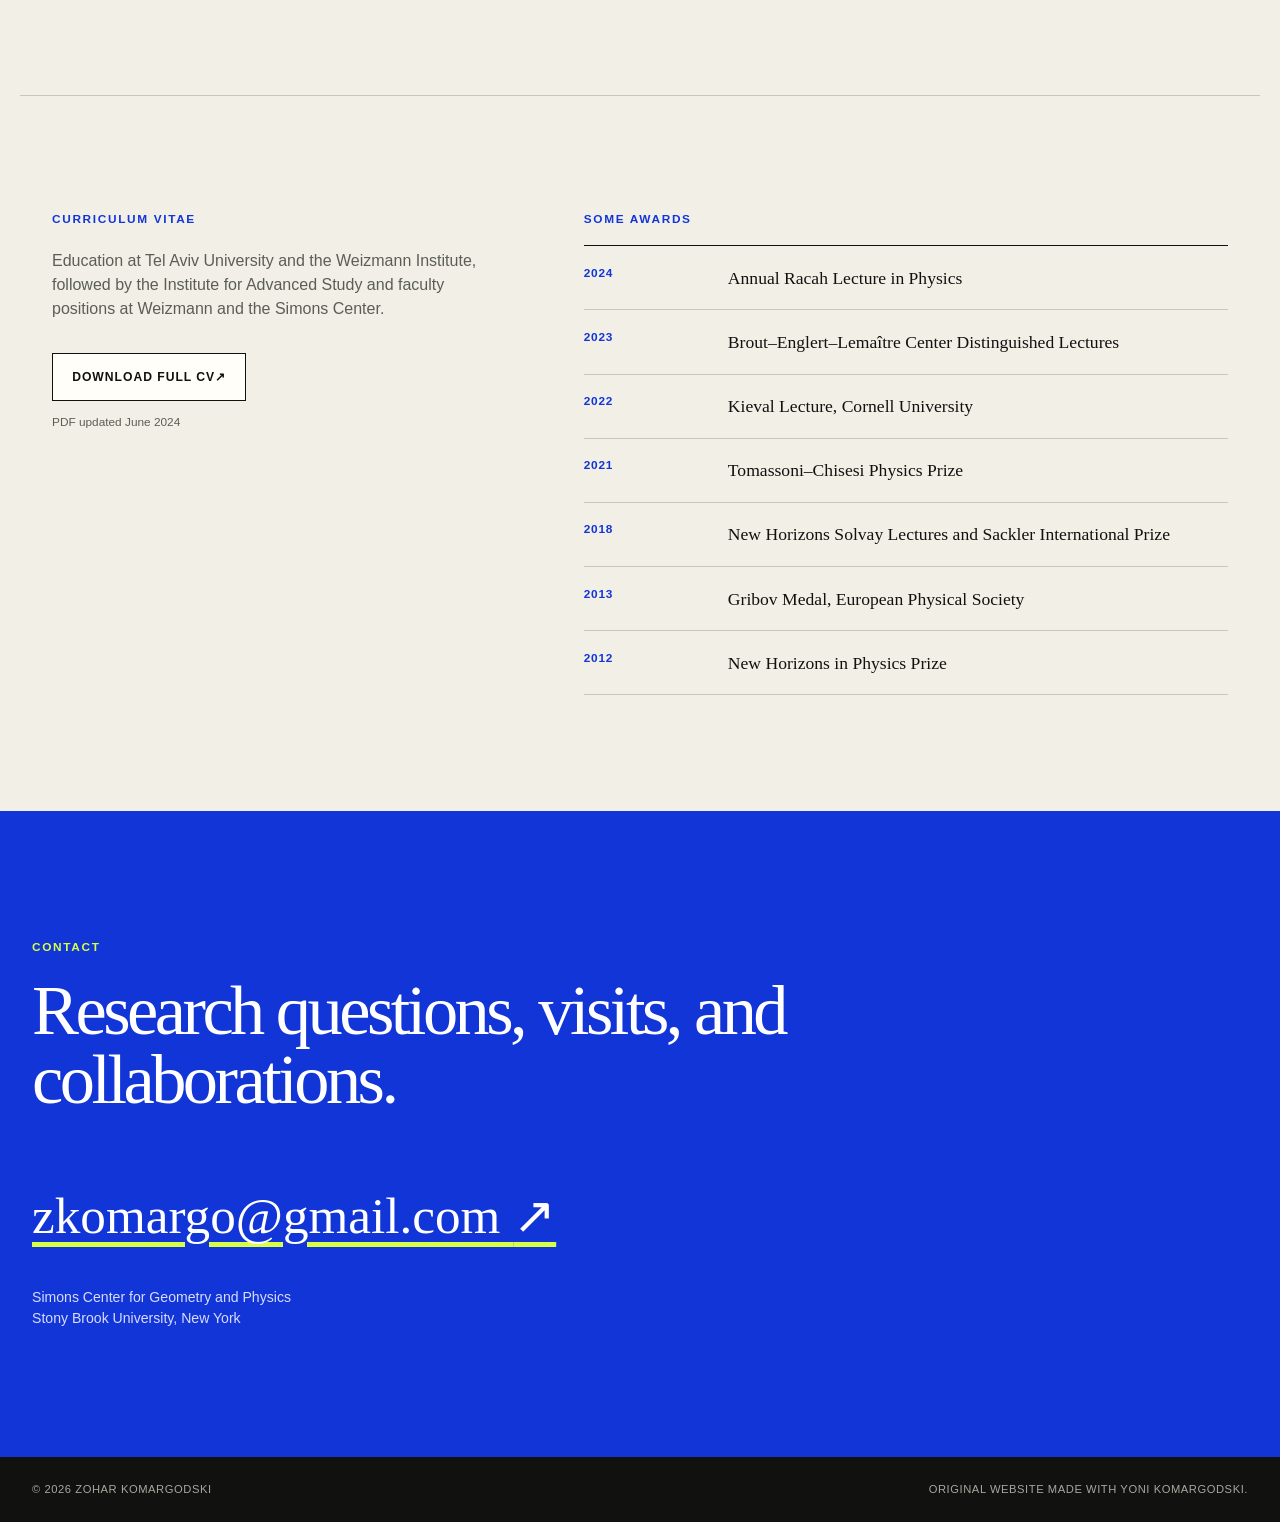
==== commit 84cd0052: "Remove homepage material highlights" ====
--- a/index.html
+++ b/index.html
@@ -126,20 +126,7 @@
           <p class="eyebrow">Research &amp; lectures</p>
           <h2>Notes and Talks</h2>
           <a class="button button-primary" href="research.html">
-            View all material <span aria-hidden="true">↗</span>
-          </a>
-        </div>
-
-        <div class="latest-materials">
-          <a href="lectures/order-arbitrarily-high-temperatures.pdf" target="_blank">
-            <span>2026</span>
-            <strong>Order at Arbitrarily High Temperatures</strong>
-            <span aria-hidden="true">↗</span>
-          </a>
-          <a href="lectures/symmetries-gauge-theories-applications.pdf" target="_blank">
-            <span>2026</span>
-            <strong>Symmetries in Gauge Theories and their Applications</strong>
-            <span aria-hidden="true">↗</span>
+            View All Notes and Talks <span aria-hidden="true">↗</span>
           </a>
         </div>
       </section>
--- a/styles.css
+++ b/styles.css
@@ -469,58 +469,15 @@
 }
 
 .materials-teaser {
-  display: grid;
-  grid-template-columns: minmax(0, 0.9fr) minmax(360px, 1.1fr);
-  gap: clamp(3rem, 8vw, 8rem);
-  align-items: end;
+  display: block;
+}
+
+.materials-teaser-copy {
+  max-width: 760px;
 }
 
 .materials-teaser-copy .button {
   margin-top: 2rem;
-}
-
-.latest-materials {
-  border-top: 1px solid var(--ink);
-}
-
-.latest-materials a {
-  display: grid;
-  grid-template-columns: 64px 1fr auto;
-  gap: 1.5rem;
-  align-items: baseline;
-  padding: 1.25rem 0;
-  text-decoration: none;
-}
-
-.latest-materials a + a {
-  border-top: 1px solid var(--line);
-}
-
-.latest-materials a:last-child {
-  border-bottom: 1px solid var(--line);
-}
-
-.latest-materials a > span:first-child {
-  color: var(--blue);
-  font-size: 0.7rem;
-  font-weight: 800;
-  letter-spacing: 0.06em;
-}
-
-.latest-materials strong {
-  font-family: Georgia, "Times New Roman", serif;
-  font-size: clamp(1.15rem, 2vw, 1.5rem);
-  font-weight: 400;
-  line-height: 1.2;
-}
-
-.latest-materials a > span:last-child {
-  color: var(--blue);
-}
-
-.latest-materials a:hover strong,
-.latest-materials a:focus-visible strong {
-  color: var(--blue);
 }
 
 .students-section {
@@ -759,7 +716,6 @@
 
   .split-heading,
   .cv-section,
-  .materials-teaser,
   .students-teaser {
     grid-template-columns: 1fr;
   }
@@ -794,11 +750,6 @@
     grid-template-columns: 1fr;
   }
 
-  .latest-materials a {
-    grid-template-columns: 48px 1fr auto;
-    gap: 0.8rem;
-  }
-
   .students-section {
     padding-right: 1.15rem;
     padding-left: 1.15rem;
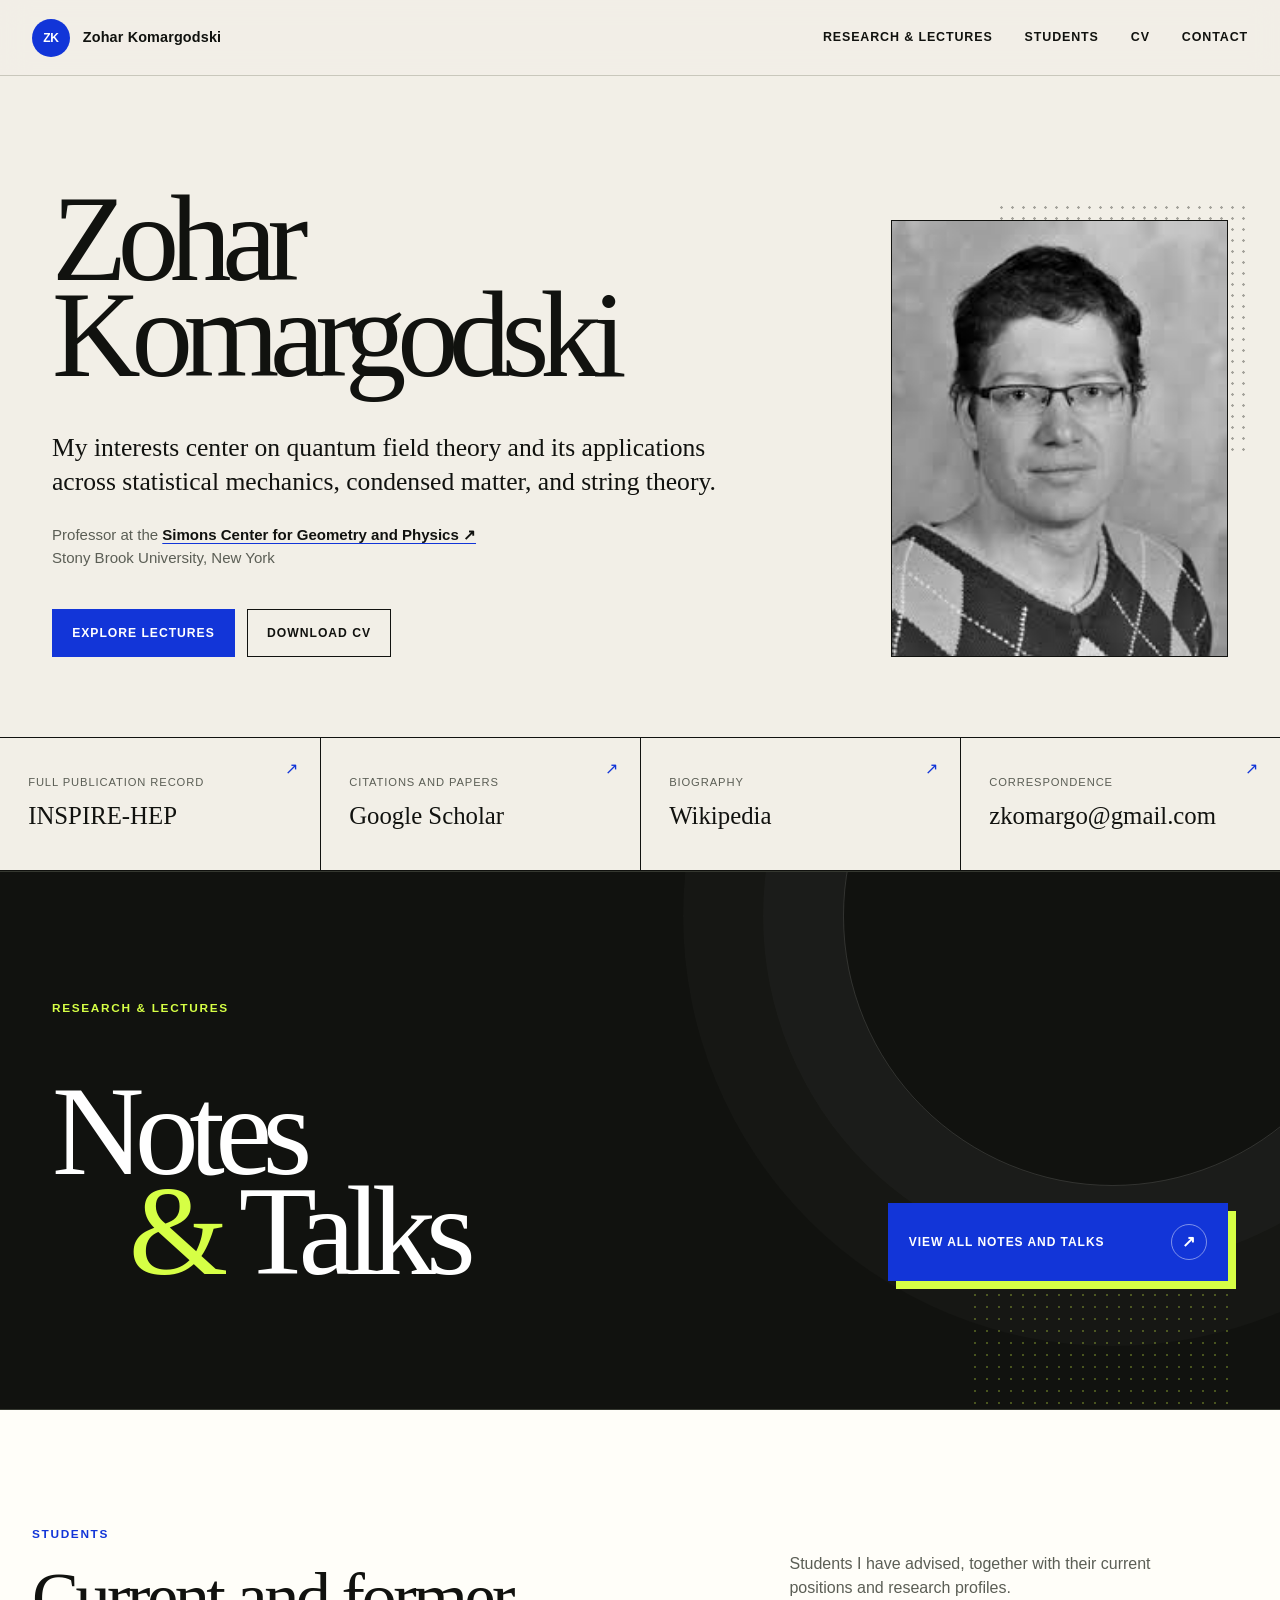
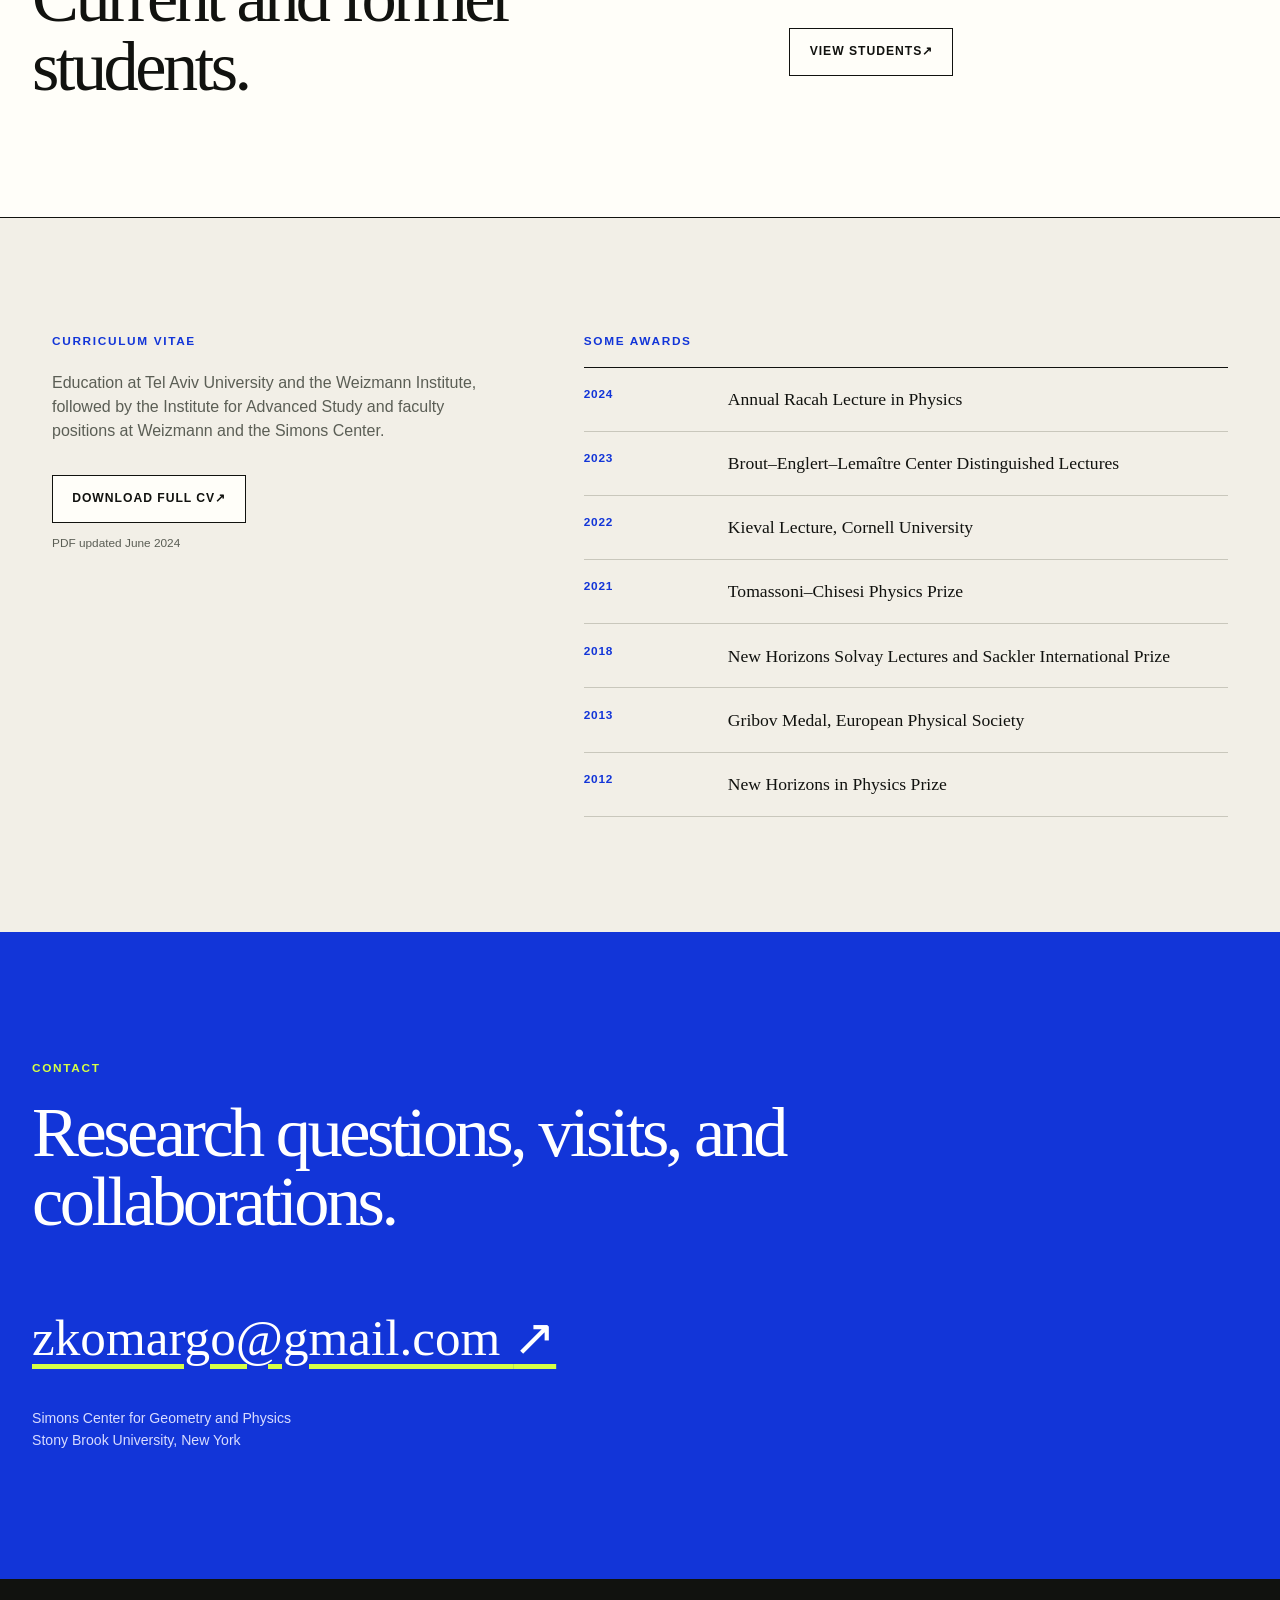
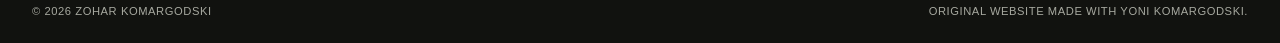
==== commit 79c80764: "Redesign homepage editorial feature" ====
--- a/index.html
+++ b/index.html
@@ -121,13 +121,19 @@
         </a>
       </section>
 
-      <section class="section materials-teaser" id="work">
-        <div class="materials-teaser-copy">
+      <section class="notes-feature" id="work">
+        <div class="notes-feature-inner">
           <p class="eyebrow">Research &amp; lectures</p>
-          <h2>Notes and Talks</h2>
-          <a class="button button-primary" href="research.html">
-            View All Notes and Talks <span aria-hidden="true">↗</span>
-          </a>
+          <div class="notes-feature-content">
+            <h2>
+              <span>Notes</span>
+              <span class="notes-feature-second-line"><em>&amp;</em> Talks</span>
+            </h2>
+            <a class="notes-feature-button" href="research.html">
+              <span>View All Notes and Talks</span>
+              <span class="notes-feature-button-arrow" aria-hidden="true">↗</span>
+            </a>
+          </div>
         </div>
       </section>
 
@@ -138,7 +144,7 @@
         </div>
         <div class="students-teaser-copy">
           <p>Students I have advised, together with their current positions and research profiles.</p>
-          <a class="button button-light" href="students.html">
+          <a class="button button-secondary" href="students.html">
             View students <span aria-hidden="true">↗</span>
           </a>
         </div>
--- a/styles.css
+++ b/styles.css
@@ -306,7 +306,6 @@
 }
 
 .section-heading h2,
-.materials-teaser h2,
 .students-teaser h2,
 .cv-intro h2,
 .contact-section h2 {
@@ -468,16 +467,126 @@
   text-decoration: none;
 }
 
-.materials-teaser {
+.notes-feature {
+  position: relative;
+  overflow: hidden;
+  background: var(--ink);
+  border-top: 1px solid #353830;
+  border-bottom: 1px solid #353830;
+  color: white;
+}
+
+.notes-feature::before {
+  position: absolute;
+  top: -42%;
+  right: -8%;
+  width: clamp(300px, 42vw, 620px);
+  aspect-ratio: 1;
+  border: 1px solid rgba(255, 255, 255, 0.14);
+  border-radius: 50%;
+  box-shadow:
+    0 0 0 80px rgba(255, 255, 255, 0.025),
+    0 0 0 160px rgba(255, 255, 255, 0.018);
+  content: "";
+}
+
+.notes-feature::after {
+  position: absolute;
+  right: 4%;
+  bottom: -3rem;
+  width: 260px;
+  height: 180px;
+  background: radial-gradient(circle, var(--acid) 1px, transparent 1.5px);
+  background-size: 12px 12px;
+  content: "";
+  opacity: 0.28;
+}
+
+.notes-feature-inner {
+  position: relative;
+  z-index: 1;
+  max-width: var(--max-width);
+  margin: 0 auto;
+  padding: clamp(5.5rem, 10vw, 9rem) 2rem;
+}
+
+.notes-feature .eyebrow {
+  margin-bottom: clamp(2.5rem, 5vw, 4.5rem);
+  color: var(--acid);
+}
+
+.notes-feature-content {
+  display: grid;
+  grid-template-columns: minmax(0, 1fr) minmax(250px, 340px);
+  gap: clamp(3rem, 8vw, 8rem);
+  align-items: end;
+}
+
+.notes-feature h2 {
+  margin: 0;
+  font-family: Georgia, "Times New Roman", serif;
+  font-size: clamp(4.8rem, 10vw, 9rem);
+  font-weight: 400;
+  letter-spacing: -0.075em;
+  line-height: 0.78;
+}
+
+.notes-feature h2 > span {
   display: block;
 }
 
-.materials-teaser-copy {
-  max-width: 760px;
-}
-
-.materials-teaser-copy .button {
-  margin-top: 2rem;
+.notes-feature-second-line {
+  padding-left: clamp(1.5rem, 6vw, 6rem);
+}
+
+.notes-feature-second-line em {
+  color: var(--acid);
+  font-style: normal;
+}
+
+.notes-feature-button {
+  position: relative;
+  display: flex;
+  align-items: center;
+  justify-content: space-between;
+  gap: 1.5rem;
+  min-height: 78px;
+  padding: 1.2rem 1.3rem;
+  background: var(--blue);
+  box-shadow: 8px 8px 0 var(--acid);
+  color: white;
+  font-size: 0.75rem;
+  font-weight: 800;
+  letter-spacing: 0.08em;
+  text-decoration: none;
+  text-transform: uppercase;
+  transition:
+    background 180ms ease,
+    box-shadow 180ms ease,
+    transform 180ms ease;
+}
+
+.notes-feature-button:hover,
+.notes-feature-button:focus-visible {
+  background: var(--blue-dark);
+  box-shadow: 12px 12px 0 var(--acid);
+  transform: translate(-3px, -3px);
+}
+
+.notes-feature-button:focus-visible {
+  outline: 2px solid white;
+  outline-offset: 5px;
+}
+
+.notes-feature-button-arrow {
+  display: grid;
+  flex: 0 0 auto;
+  place-items: center;
+  width: 36px;
+  height: 36px;
+  border: 1px solid rgba(255, 255, 255, 0.45);
+  border-radius: 50%;
+  font-size: 1rem;
 }
 
 .students-section {
@@ -487,12 +596,15 @@
 }
 
 .students-teaser {
+  max-width: none;
   display: grid;
   grid-template-columns: minmax(0, 1fr) minmax(320px, 0.7fr);
   gap: clamp(3rem, 8vw, 8rem);
   align-items: center;
-  border-top: 1px solid var(--ink);
-  border-bottom: 1px solid var(--line);
+  padding-right: max(2rem, calc((100vw - var(--max-width)) / 2));
+  padding-left: max(2rem, calc((100vw - var(--max-width)) / 2));
+  background: var(--white);
+  border-bottom: 1px solid var(--ink);
 }
 
 .students-teaser-copy > p {
@@ -720,6 +832,14 @@
     grid-template-columns: 1fr;
   }
 
+  .notes-feature-content {
+    grid-template-columns: 1fr;
+  }
+
+  .notes-feature-button {
+    max-width: 340px;
+  }
+
   .student-group {
     grid-template-columns: 1fr;
   }
@@ -738,6 +858,31 @@
     padding-top: 3.5rem;
   }
 
+  .notes-feature-inner {
+    padding: 5rem 1.15rem 5.5rem;
+  }
+
+  .notes-feature::before {
+    top: -12%;
+    right: -45%;
+  }
+
+  .notes-feature::after {
+    opacity: 0.18;
+  }
+
+  .notes-feature h2 {
+    font-size: clamp(4.1rem, 21vw, 6.8rem);
+  }
+
+  .notes-feature-second-line {
+    padding-left: 1rem;
+  }
+
+  .notes-feature-button {
+    width: calc(100% - 8px);
+  }
+
   .hero h1 {
     font-size: clamp(3.6rem, 20vw, 5.8rem);
   }
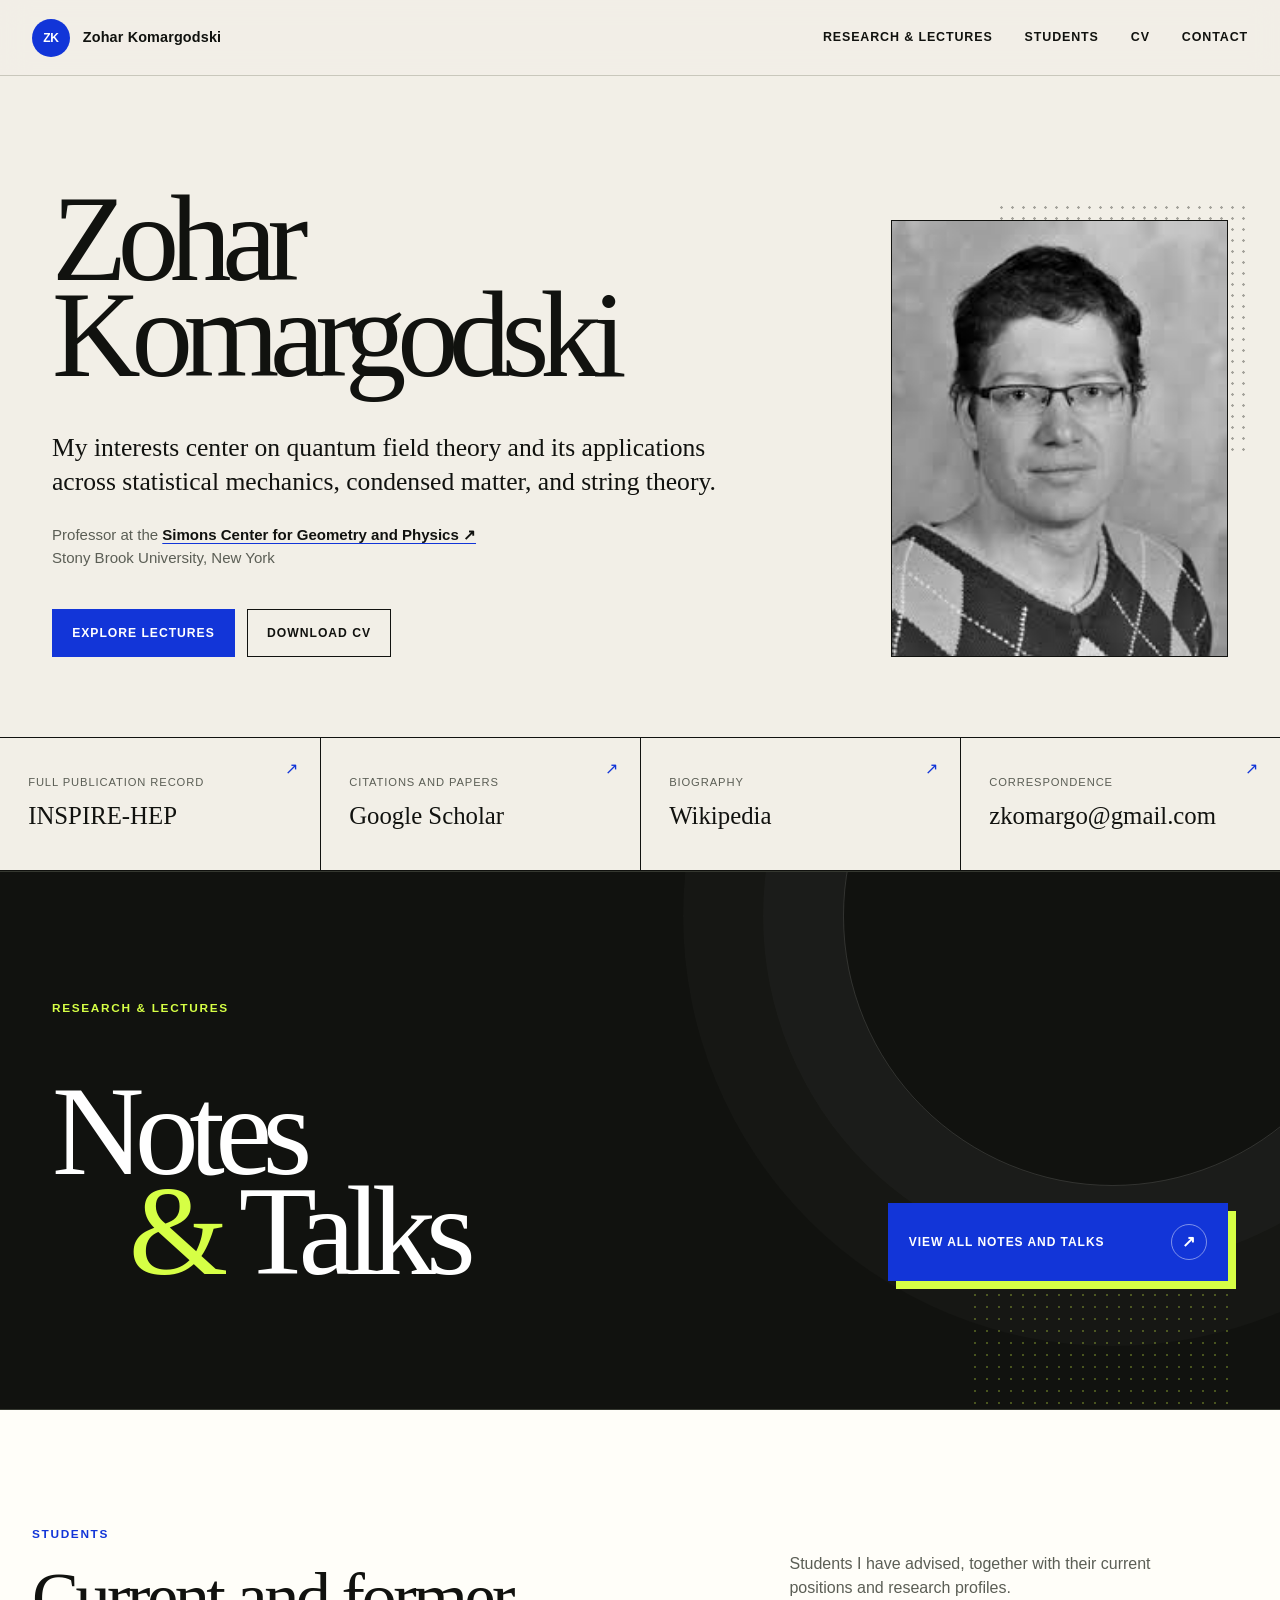
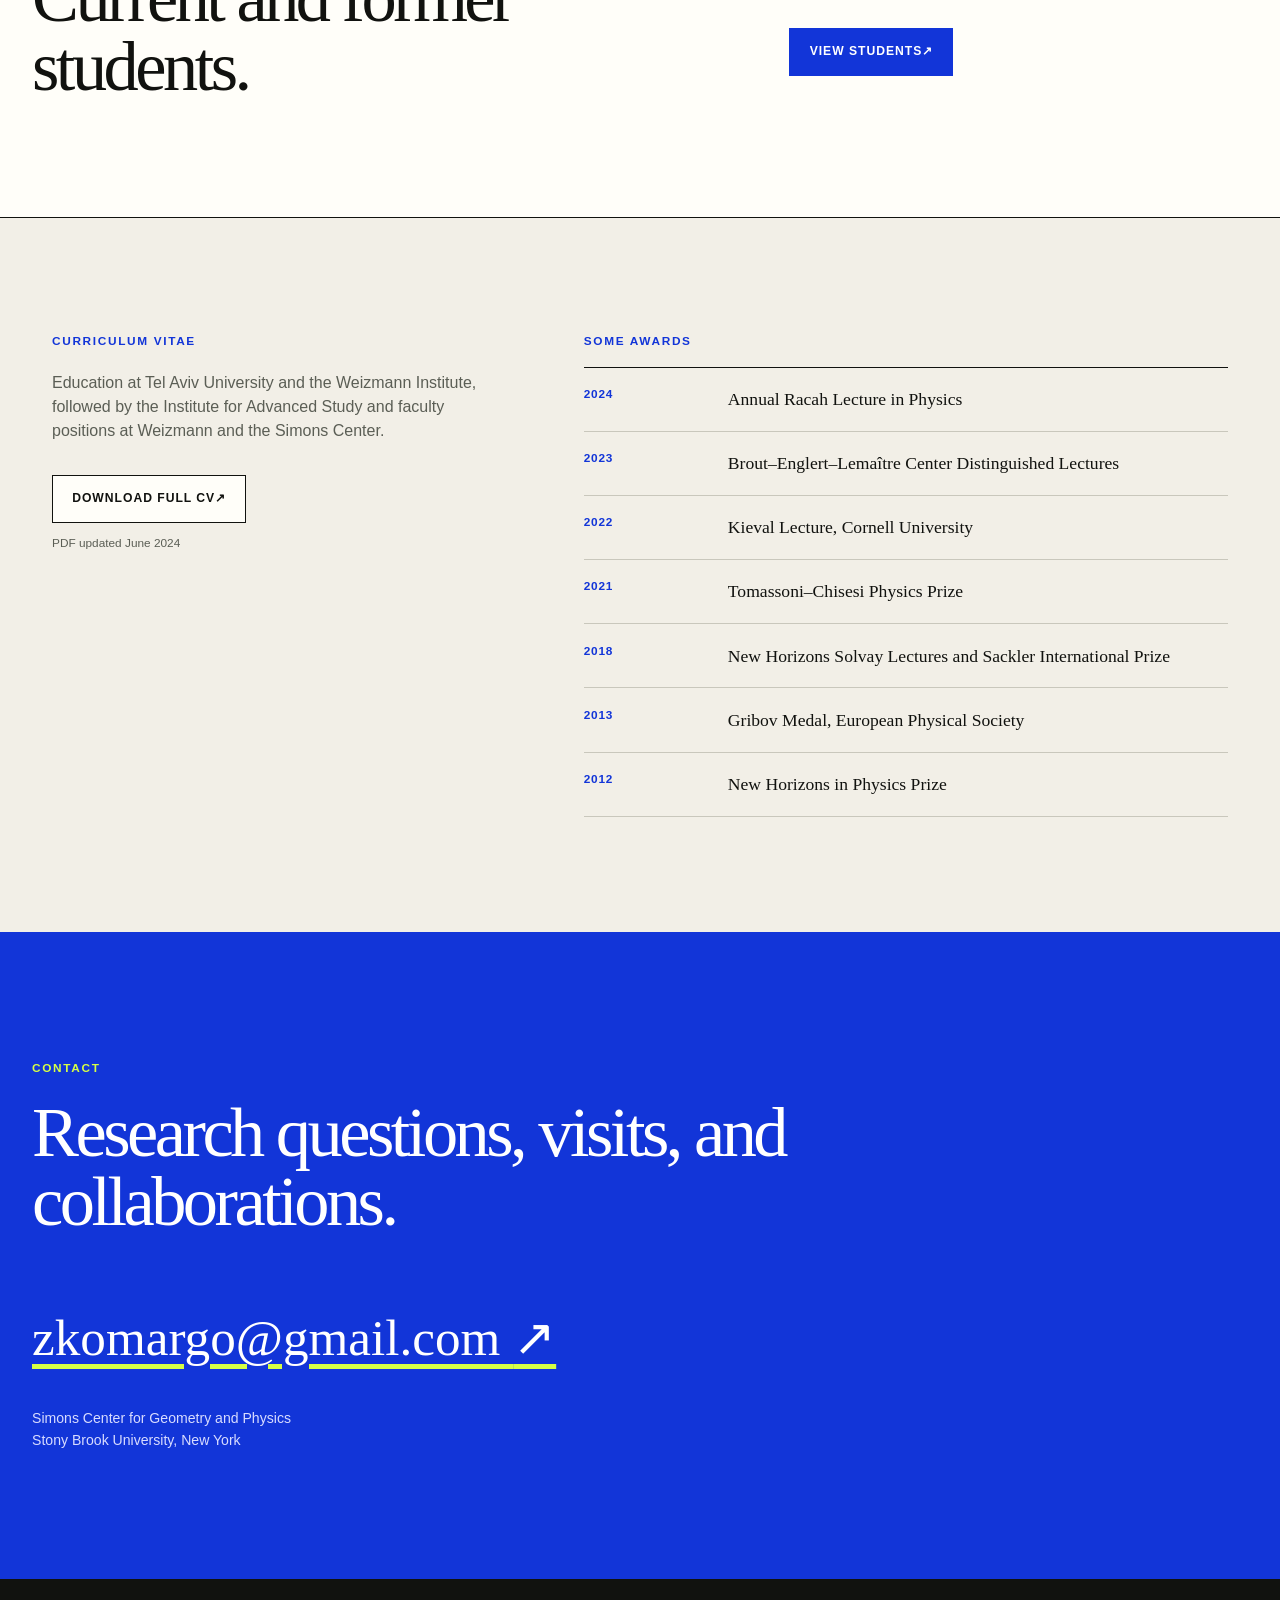
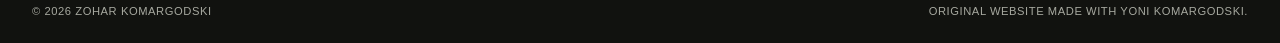
==== commit 1602d050: "Emphasize students page button" ====
--- a/index.html
+++ b/index.html
@@ -144,7 +144,7 @@
         </div>
         <div class="students-teaser-copy">
           <p>Students I have advised, together with their current positions and research profiles.</p>
-          <a class="button button-secondary" href="students.html">
+          <a class="button button-primary" href="students.html">
             View students <span aria-hidden="true">↗</span>
           </a>
         </div>
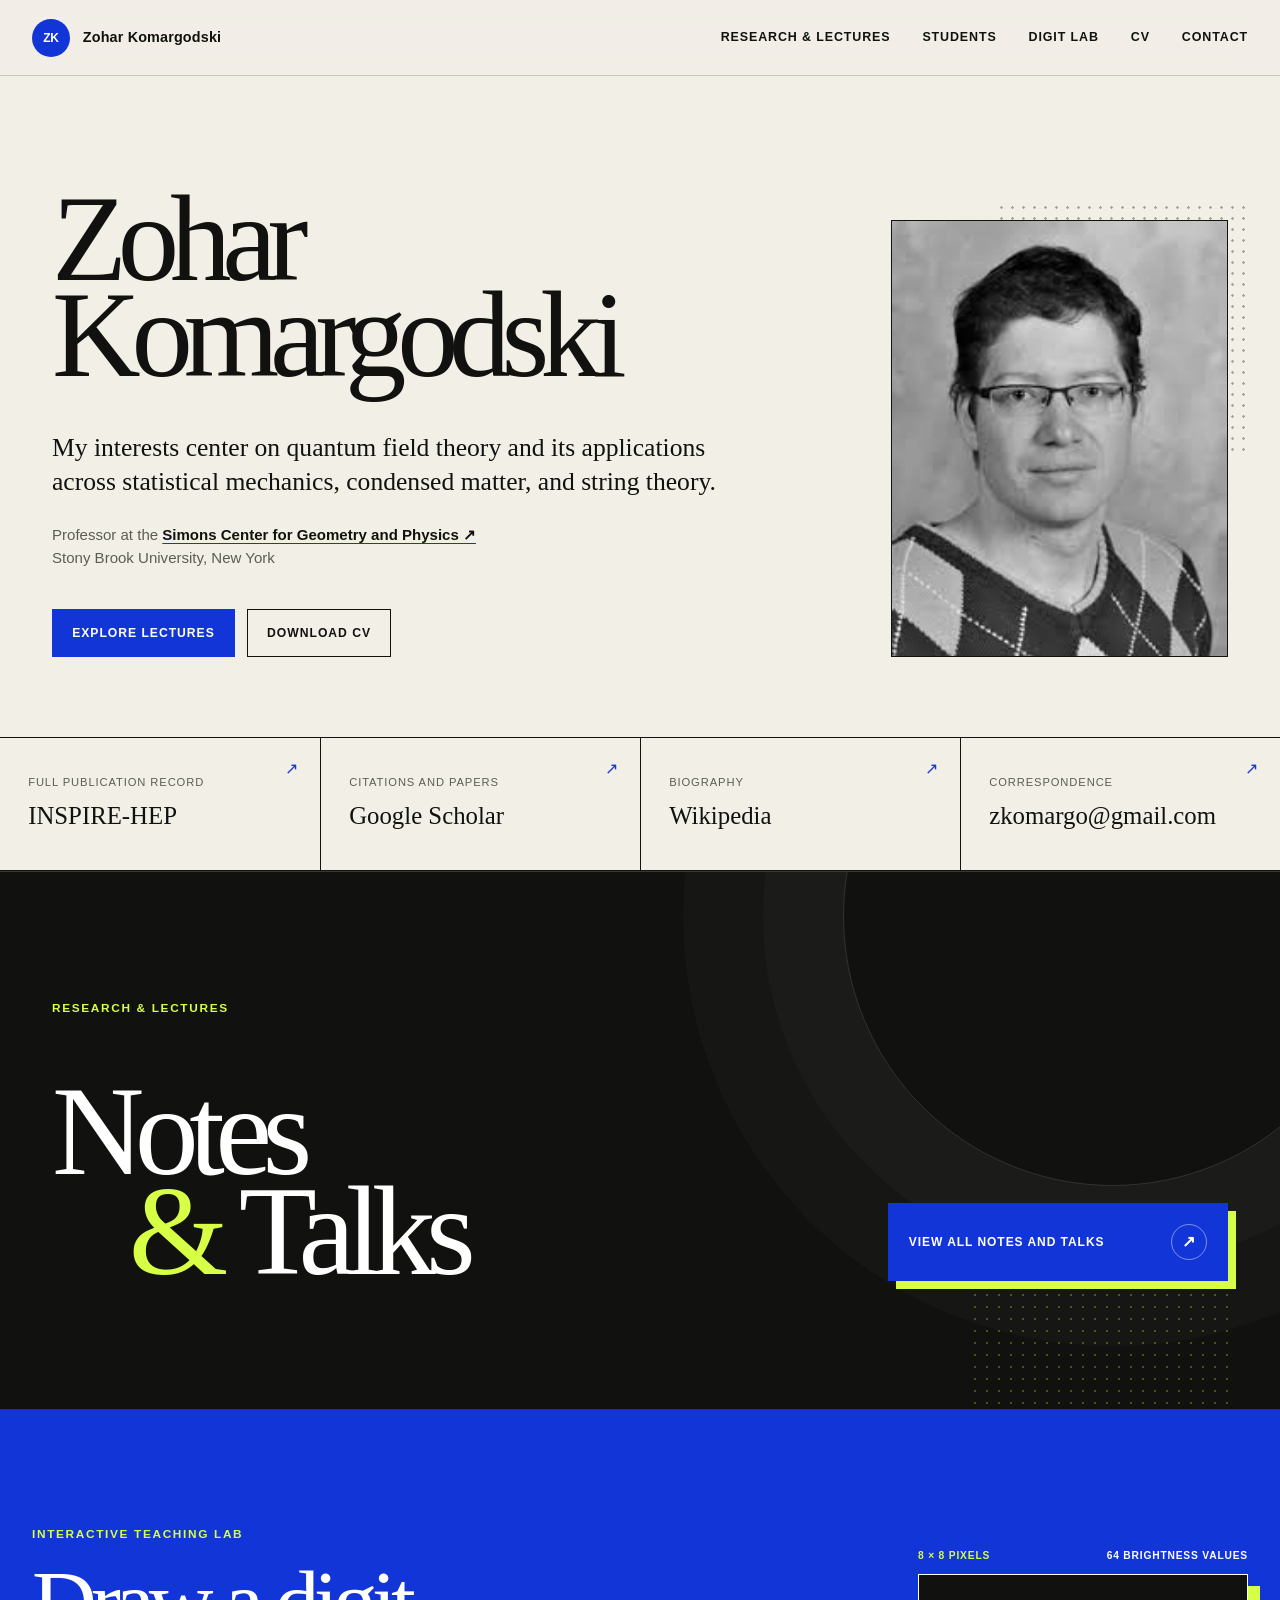
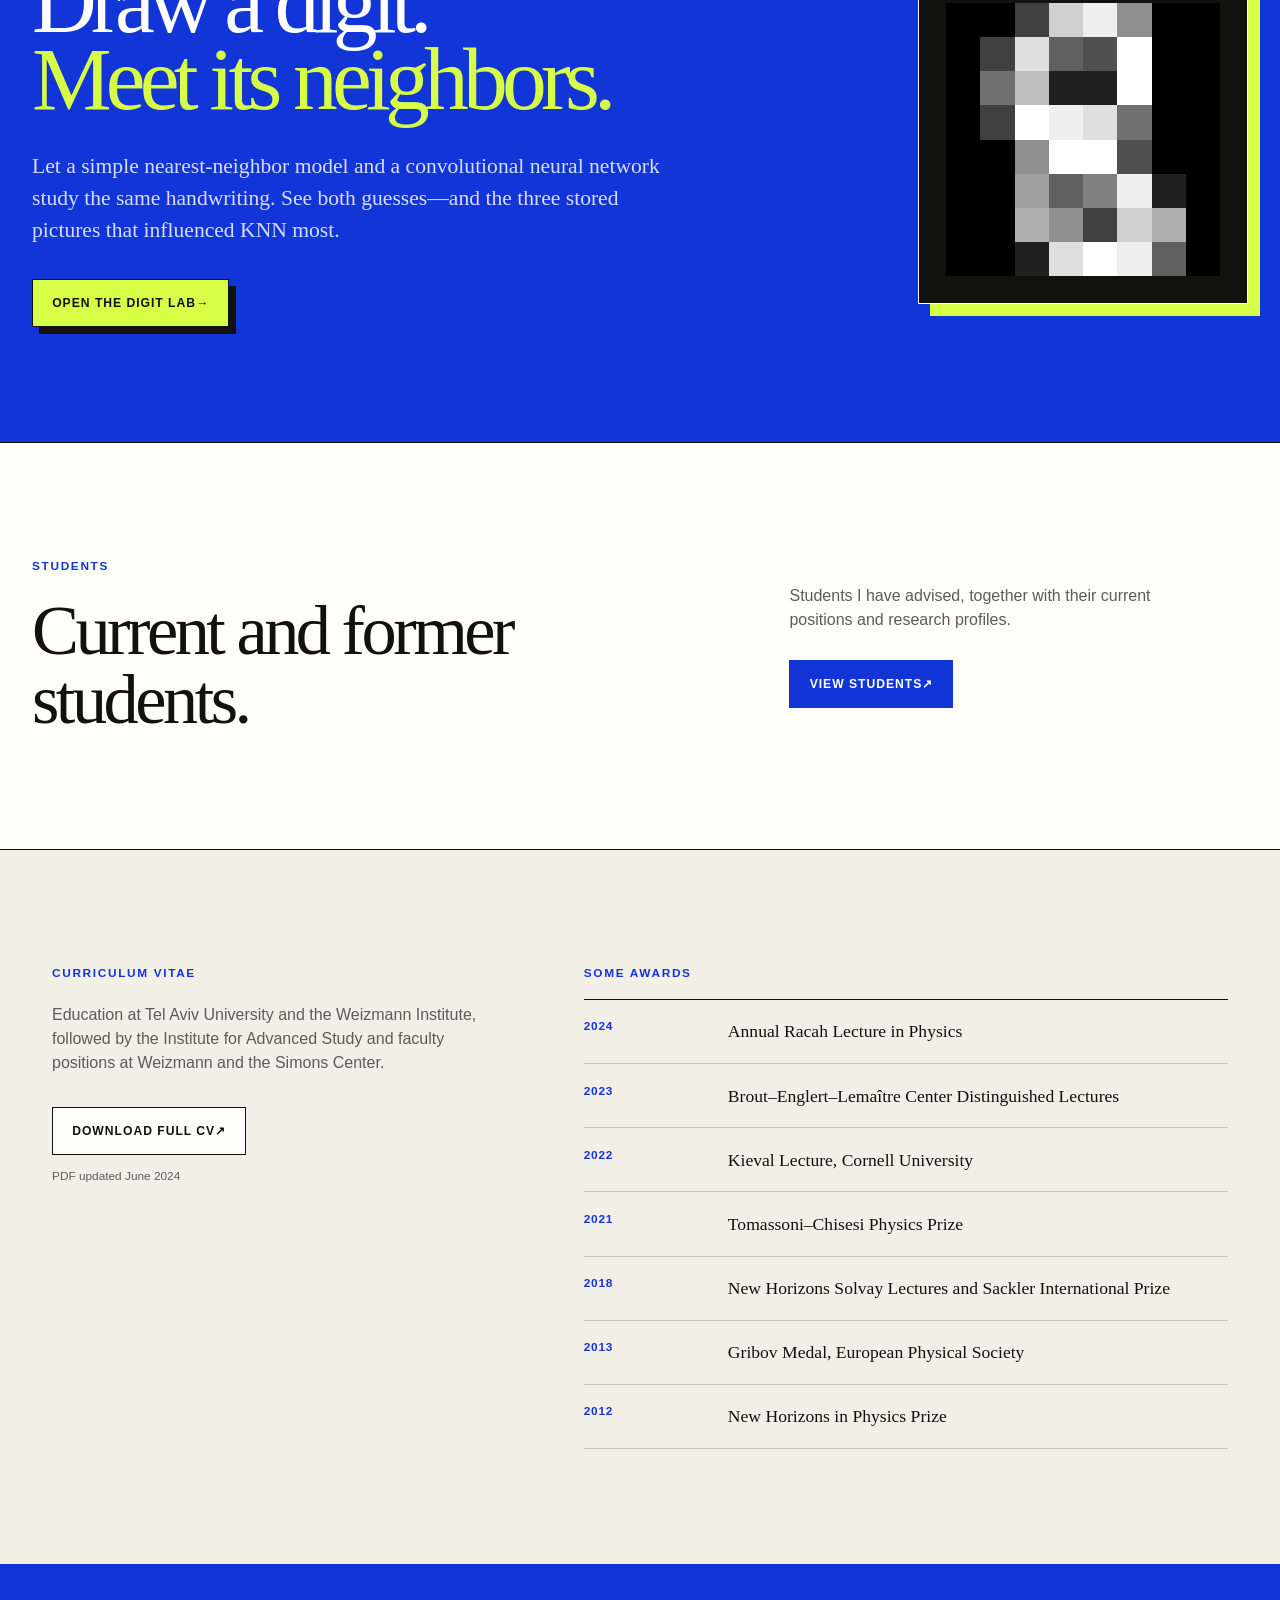
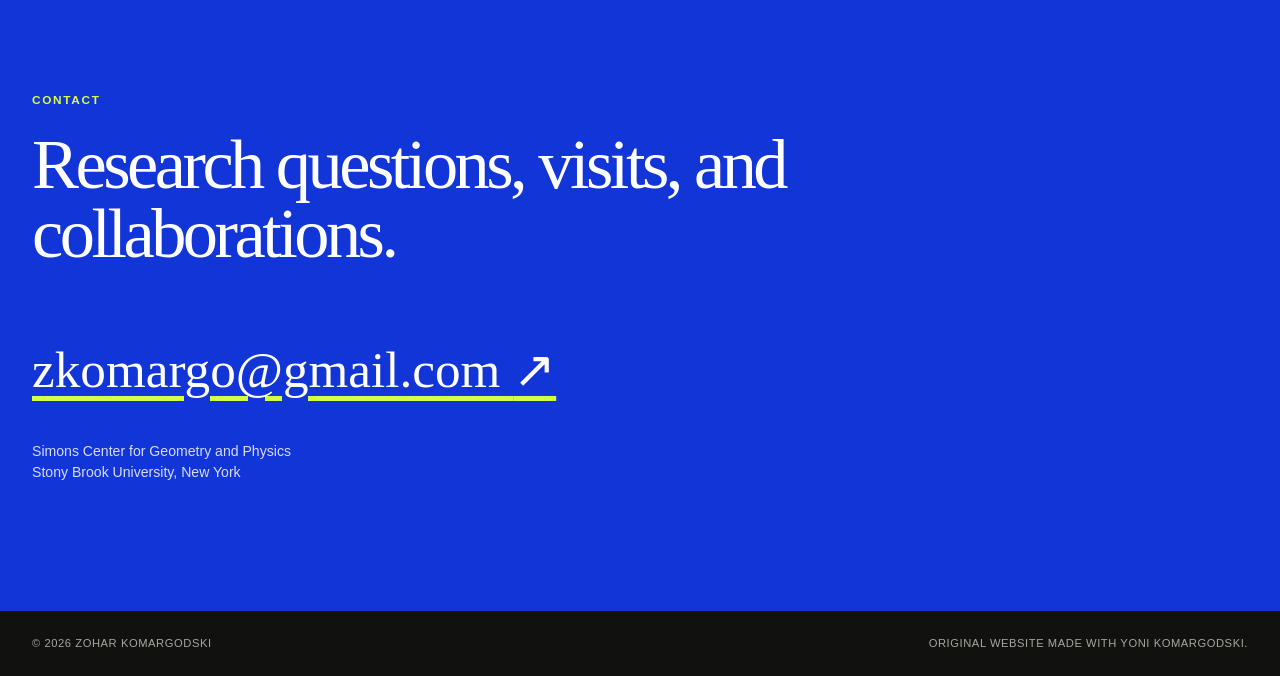
==== commit abf7452d: "Add interactive KNN and CNN digit lab" ====
--- a/index.html
+++ b/index.html
@@ -64,6 +64,7 @@
       <nav aria-label="Main navigation">
         <a href="research.html">Research &amp; lectures</a>
         <a href="students.html">Students</a>
+        <a href="digit-lab/">Digit lab</a>
         <a href="#cv">CV</a>
         <a href="#contact">Contact</a>
       </nav>
@@ -137,6 +138,23 @@
         </div>
       </section>
 
+      <section class="lab-teaser-home" id="digit-lab">
+        <div class="lab-teaser-copy">
+          <p class="eyebrow">Interactive teaching lab</p>
+          <h2>Draw a digit.<br><em>Meet its neighbors.</em></h2>
+          <p>Let a simple nearest-neighbor model and a convolutional neural network study the same handwriting. See both guesses—and the three stored pictures that influenced KNN most.</p>
+          <a class="button lab-teaser-button" href="digit-lab/">
+            Open the digit lab <span aria-hidden="true">→</span>
+          </a>
+        </div>
+        <div class="lab-teaser-visual">
+          <p><span>8 × 8 pixels</span><strong>64 brightness values</strong></p>
+          <div class="lab-teaser-pixel-image">
+            <img src="images/digit-lab-8x8.png" alt="A real 8 by 8 handwritten digit from KNN's training set" width="8" height="8">
+          </div>
+        </div>
+      </section>
+
       <section class="section students-teaser" id="students">
         <div>
           <p class="eyebrow">Students</p>
--- a/styles.css
+++ b/styles.css
@@ -613,6 +613,91 @@
   color: var(--muted);
 }
 
+.lab-teaser-home {
+  display: grid;
+  grid-template-columns: minmax(0, 1.15fr) minmax(280px, 0.55fr);
+  gap: clamp(3rem, 9vw, 9rem);
+  align-items: center;
+  padding: clamp(5rem, 9vw, 8rem) max(2rem, calc((100vw - var(--max-width)) / 2));
+  background: var(--blue);
+  border-bottom: 1px solid var(--ink);
+  color: white;
+}
+
+.lab-teaser-home .eyebrow {
+  color: var(--acid);
+}
+
+.lab-teaser-home h2 {
+  margin: 0;
+  font-family: Georgia, "Times New Roman", serif;
+  font-size: clamp(3.4rem, 7vw, 7rem);
+  font-weight: 400;
+  letter-spacing: -0.065em;
+  line-height: 0.86;
+}
+
+.lab-teaser-home h2 em {
+  color: var(--acid);
+  font-style: normal;
+}
+
+.lab-teaser-copy > p:not(.eyebrow) {
+  max-width: 650px;
+  margin: 2rem 0;
+  color: #d8dcff;
+  font-family: Georgia, "Times New Roman", serif;
+  font-size: clamp(1.05rem, 1.8vw, 1.35rem);
+}
+
+.lab-teaser-button {
+  background: var(--acid);
+  border-color: var(--ink);
+  box-shadow: 7px 7px 0 var(--ink);
+  color: var(--ink);
+}
+
+.lab-teaser-button:hover,
+.lab-teaser-button:focus-visible {
+  background: white;
+  box-shadow: 10px 10px 0 var(--ink);
+}
+
+.lab-teaser-visual {
+  justify-self: end;
+  width: min(100%, 330px);
+}
+
+.lab-teaser-visual > p {
+  display: flex;
+  justify-content: space-between;
+  gap: 1rem;
+  margin: 0 0 0.7rem;
+  color: var(--acid);
+  font-size: 0.64rem;
+  font-weight: 800;
+  letter-spacing: 0.08em;
+  text-transform: uppercase;
+}
+
+.lab-teaser-visual > p strong {
+  color: white;
+}
+
+.lab-teaser-pixel-image {
+  padding: clamp(1rem, 2.4vw, 1.7rem);
+  background: var(--ink);
+  border: 1px solid white;
+  box-shadow: 12px 12px 0 var(--acid);
+}
+
+.lab-teaser-pixel-image img {
+  width: 100%;
+  height: auto;
+  display: block;
+  image-rendering: pixelated;
+}
+
 .students-page-hero {
   padding-bottom: clamp(3rem, 6vw, 5rem);
 }
@@ -828,8 +913,14 @@
 
   .split-heading,
   .cv-section,
-  .students-teaser {
+  .students-teaser,
+  .lab-teaser-home {
     grid-template-columns: 1fr;
+  }
+
+  .lab-teaser-visual {
+    justify-self: start;
+    width: min(70vw, 300px);
   }
 
   .notes-feature-content {
@@ -862,6 +953,14 @@
     padding: 5rem 1.15rem 5.5rem;
   }
 
+  .lab-teaser-home {
+    padding: 5rem 1.15rem;
+  }
+
+  .lab-teaser-home h2 {
+    font-size: clamp(3.5rem, 18vw, 5.8rem);
+  }
+
   .notes-feature::before {
     top: -12%;
     right: -45%;
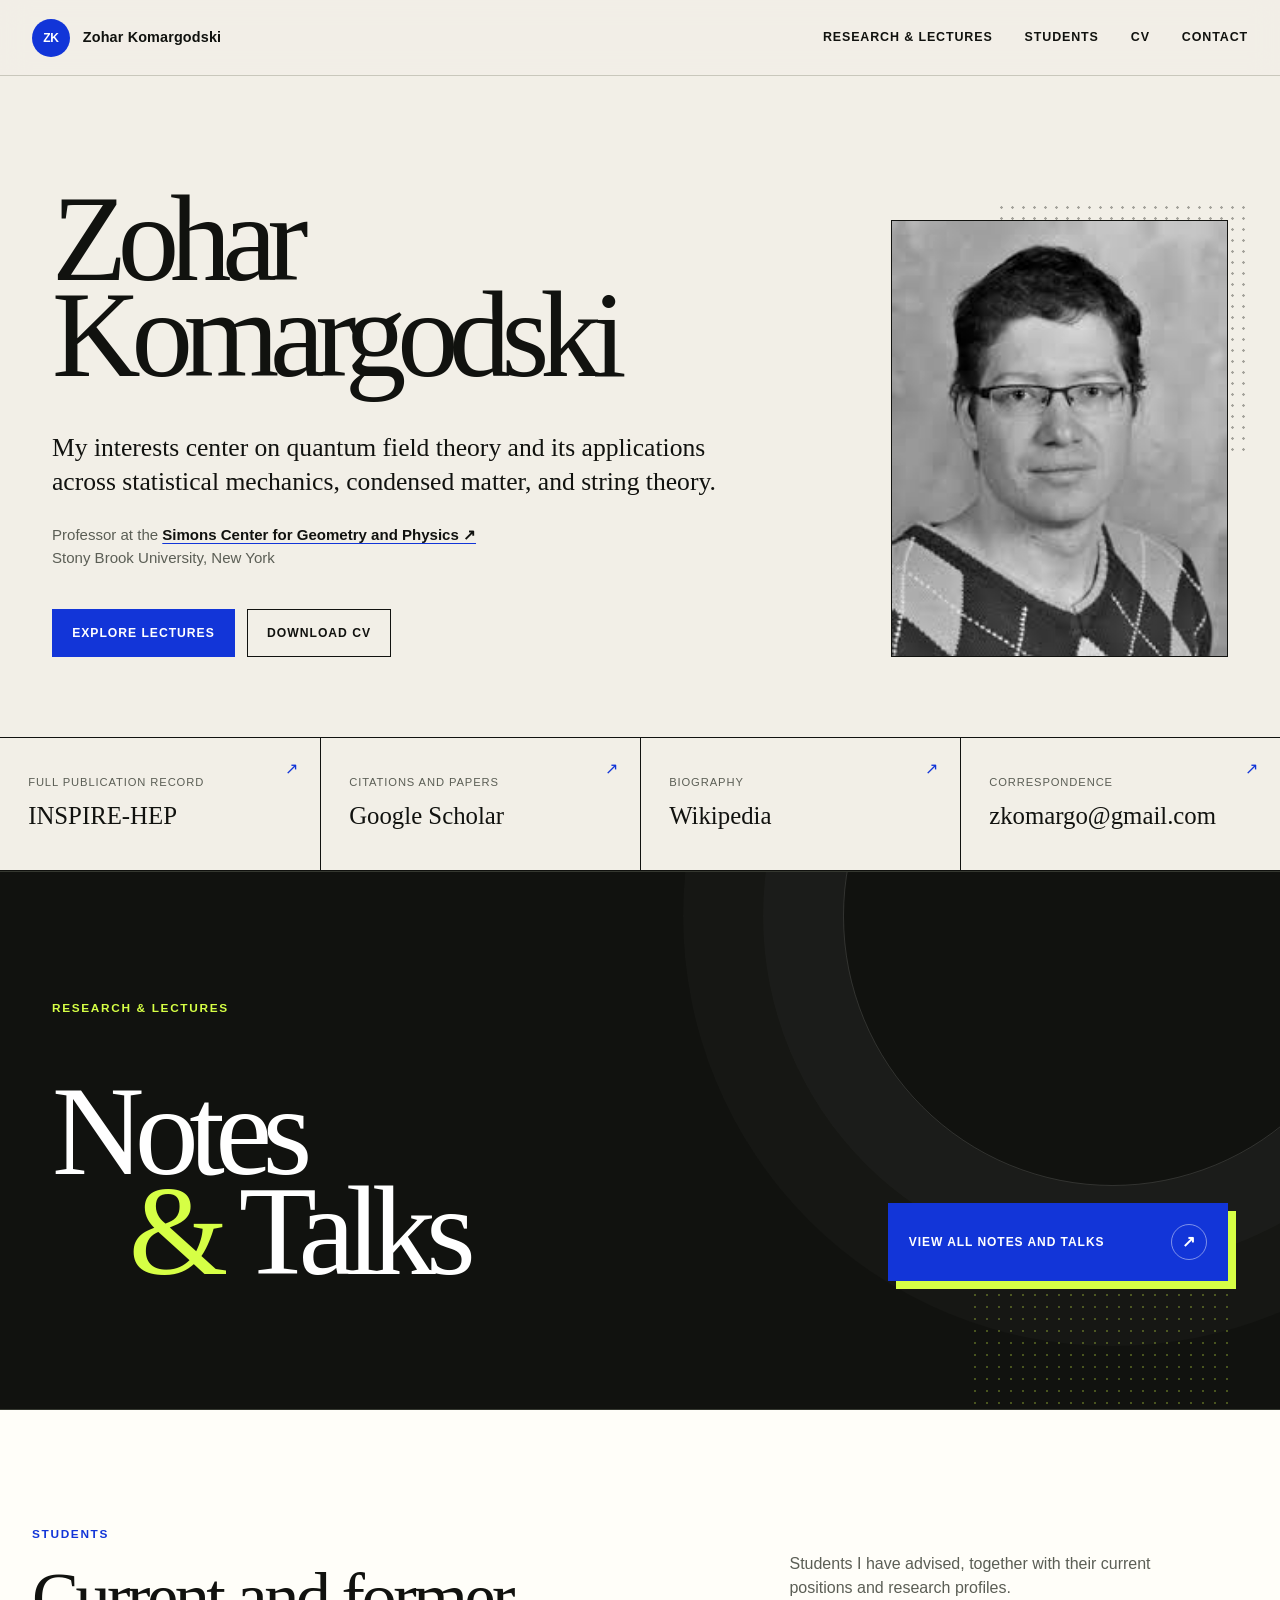
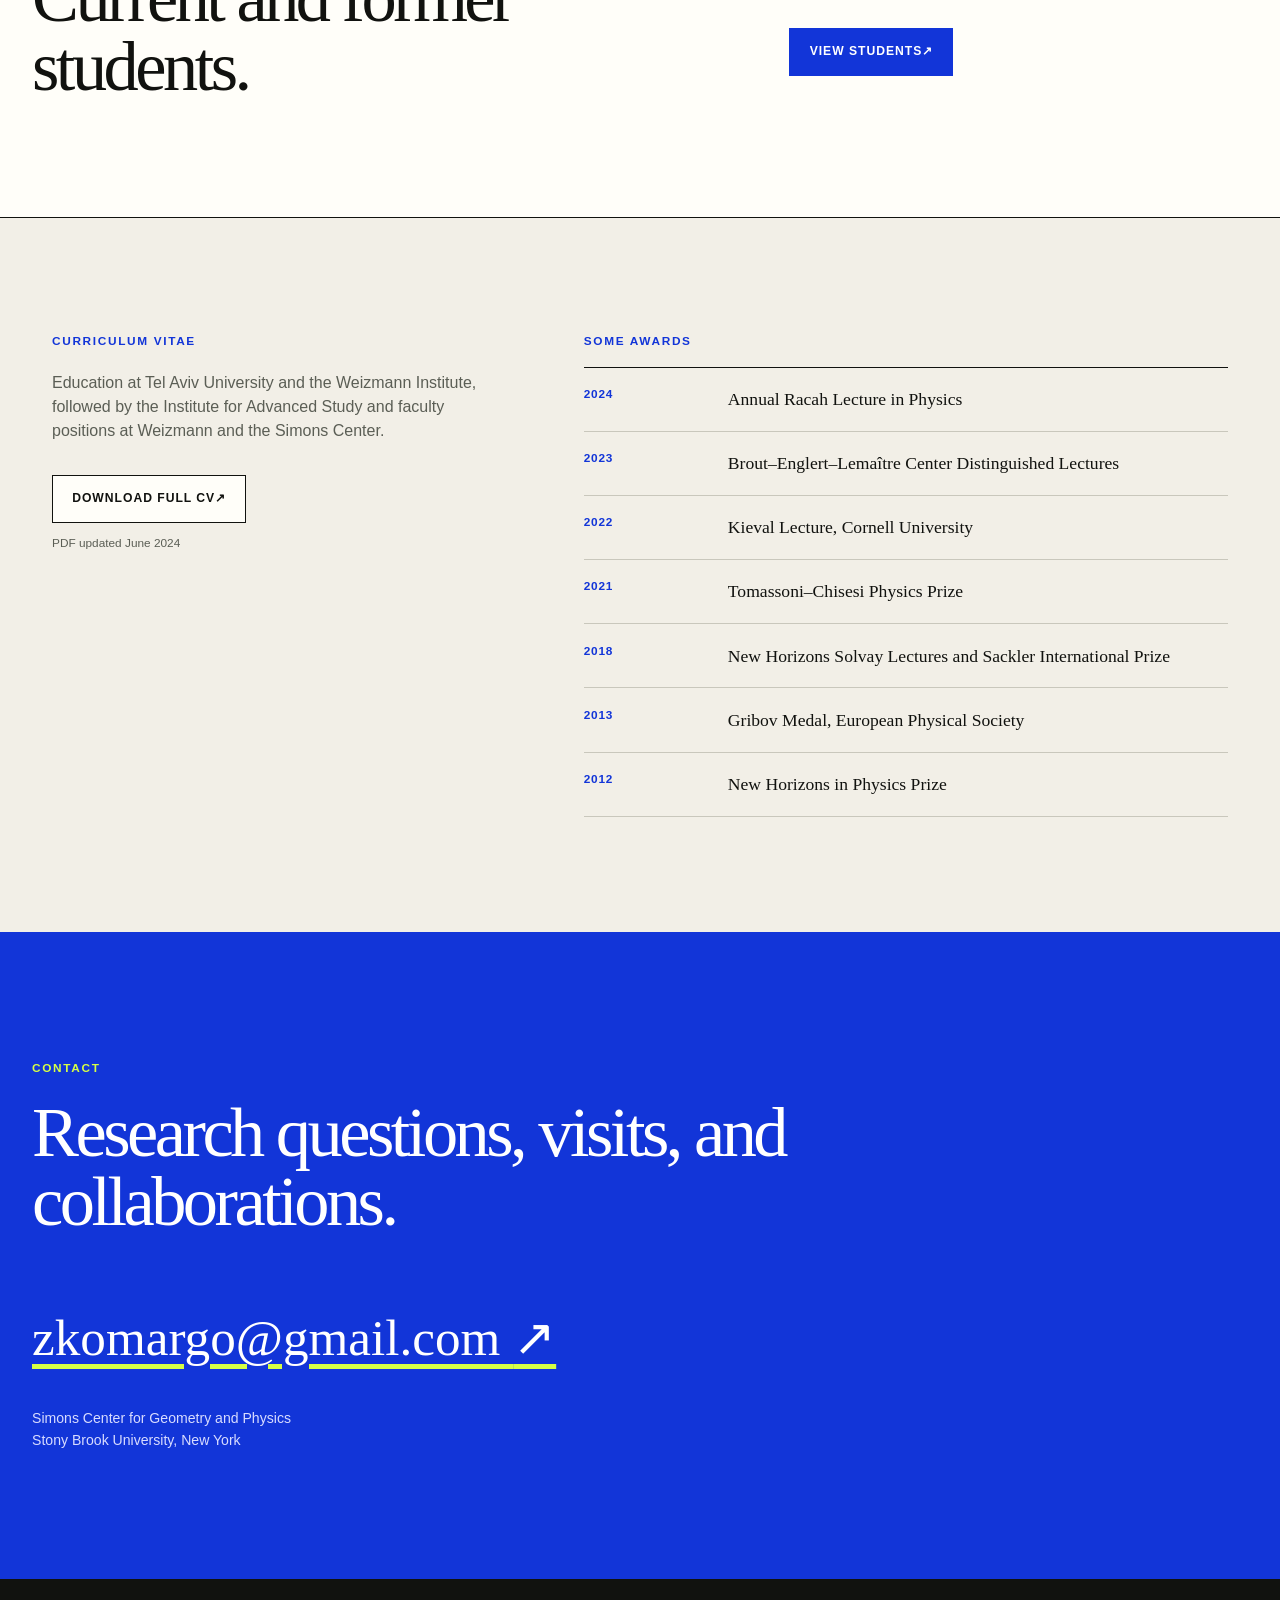
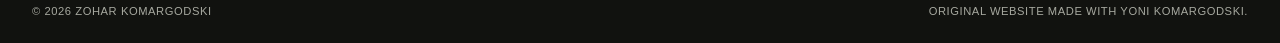
==== commit 448065dd: "Keep digit lab off public navigation" ====
--- a/index.html
+++ b/index.html
@@ -64,7 +64,6 @@
       <nav aria-label="Main navigation">
         <a href="research.html">Research &amp; lectures</a>
         <a href="students.html">Students</a>
-        <a href="digit-lab/">Digit lab</a>
         <a href="#cv">CV</a>
         <a href="#contact">Contact</a>
       </nav>
@@ -138,23 +137,6 @@
         </div>
       </section>
 
-      <section class="lab-teaser-home" id="digit-lab">
-        <div class="lab-teaser-copy">
-          <p class="eyebrow">Interactive teaching lab</p>
-          <h2>Draw a digit.<br><em>Meet its neighbors.</em></h2>
-          <p>Let a simple nearest-neighbor model and a convolutional neural network study the same handwriting. See both guesses—and the three stored pictures that influenced KNN most.</p>
-          <a class="button lab-teaser-button" href="digit-lab/">
-            Open the digit lab <span aria-hidden="true">→</span>
-          </a>
-        </div>
-        <div class="lab-teaser-visual">
-          <p><span>8 × 8 pixels</span><strong>64 brightness values</strong></p>
-          <div class="lab-teaser-pixel-image">
-            <img src="images/digit-lab-8x8.png" alt="A real 8 by 8 handwritten digit from KNN's training set" width="8" height="8">
-          </div>
-        </div>
-      </section>
-
       <section class="section students-teaser" id="students">
         <div>
           <p class="eyebrow">Students</p>
--- a/styles.css
+++ b/styles.css
@@ -613,91 +613,6 @@
   color: var(--muted);
 }
 
-.lab-teaser-home {
-  display: grid;
-  grid-template-columns: minmax(0, 1.15fr) minmax(280px, 0.55fr);
-  gap: clamp(3rem, 9vw, 9rem);
-  align-items: center;
-  padding: clamp(5rem, 9vw, 8rem) max(2rem, calc((100vw - var(--max-width)) / 2));
-  background: var(--blue);
-  border-bottom: 1px solid var(--ink);
-  color: white;
-}
-
-.lab-teaser-home .eyebrow {
-  color: var(--acid);
-}
-
-.lab-teaser-home h2 {
-  margin: 0;
-  font-family: Georgia, "Times New Roman", serif;
-  font-size: clamp(3.4rem, 7vw, 7rem);
-  font-weight: 400;
-  letter-spacing: -0.065em;
-  line-height: 0.86;
-}
-
-.lab-teaser-home h2 em {
-  color: var(--acid);
-  font-style: normal;
-}
-
-.lab-teaser-copy > p:not(.eyebrow) {
-  max-width: 650px;
-  margin: 2rem 0;
-  color: #d8dcff;
-  font-family: Georgia, "Times New Roman", serif;
-  font-size: clamp(1.05rem, 1.8vw, 1.35rem);
-}
-
-.lab-teaser-button {
-  background: var(--acid);
-  border-color: var(--ink);
-  box-shadow: 7px 7px 0 var(--ink);
-  color: var(--ink);
-}
-
-.lab-teaser-button:hover,
-.lab-teaser-button:focus-visible {
-  background: white;
-  box-shadow: 10px 10px 0 var(--ink);
-}
-
-.lab-teaser-visual {
-  justify-self: end;
-  width: min(100%, 330px);
-}
-
-.lab-teaser-visual > p {
-  display: flex;
-  justify-content: space-between;
-  gap: 1rem;
-  margin: 0 0 0.7rem;
-  color: var(--acid);
-  font-size: 0.64rem;
-  font-weight: 800;
-  letter-spacing: 0.08em;
-  text-transform: uppercase;
-}
-
-.lab-teaser-visual > p strong {
-  color: white;
-}
-
-.lab-teaser-pixel-image {
-  padding: clamp(1rem, 2.4vw, 1.7rem);
-  background: var(--ink);
-  border: 1px solid white;
-  box-shadow: 12px 12px 0 var(--acid);
-}
-
-.lab-teaser-pixel-image img {
-  width: 100%;
-  height: auto;
-  display: block;
-  image-rendering: pixelated;
-}
-
 .students-page-hero {
   padding-bottom: clamp(3rem, 6vw, 5rem);
 }
@@ -913,14 +828,8 @@
 
   .split-heading,
   .cv-section,
-  .students-teaser,
-  .lab-teaser-home {
+  .students-teaser {
     grid-template-columns: 1fr;
-  }
-
-  .lab-teaser-visual {
-    justify-self: start;
-    width: min(70vw, 300px);
   }
 
   .notes-feature-content {
@@ -953,14 +862,6 @@
     padding: 5rem 1.15rem 5.5rem;
   }
 
-  .lab-teaser-home {
-    padding: 5rem 1.15rem;
-  }
-
-  .lab-teaser-home h2 {
-    font-size: clamp(3.5rem, 18vw, 5.8rem);
-  }
-
   .notes-feature::before {
     top: -12%;
     right: -45%;
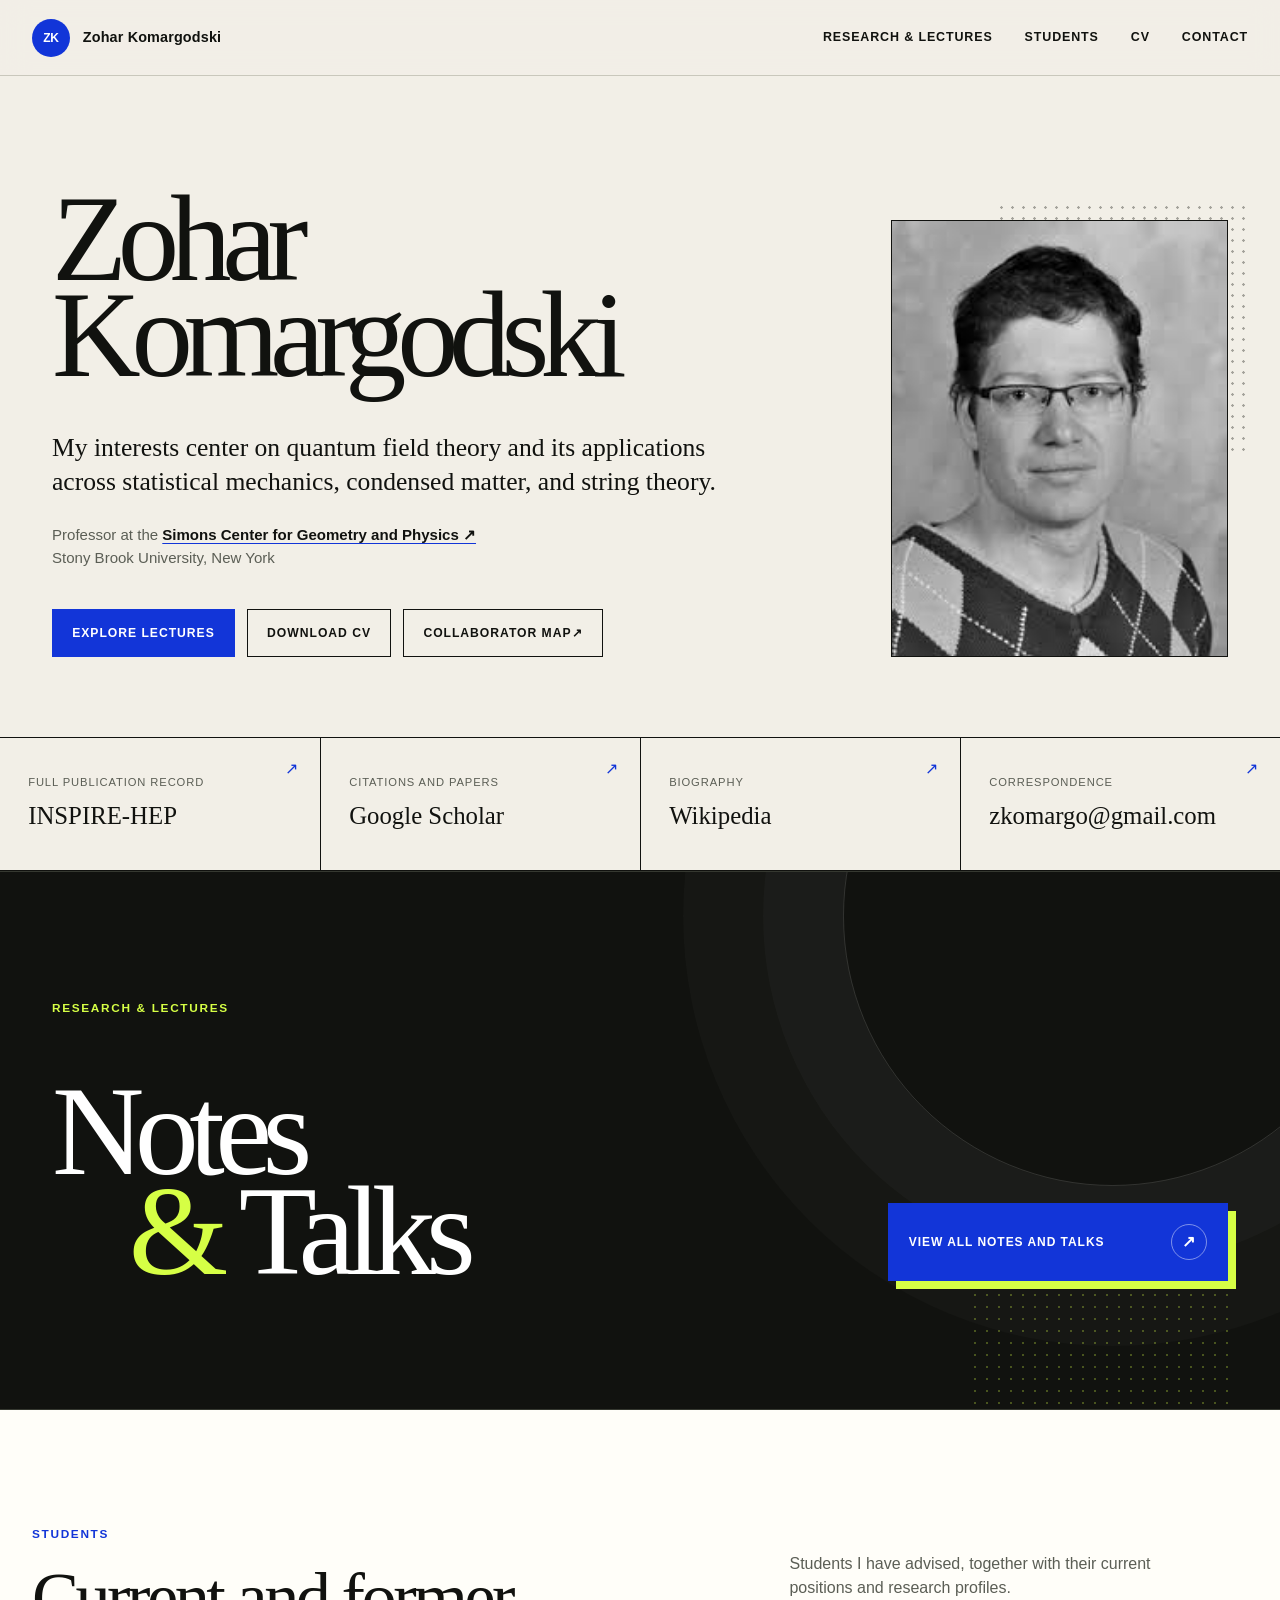
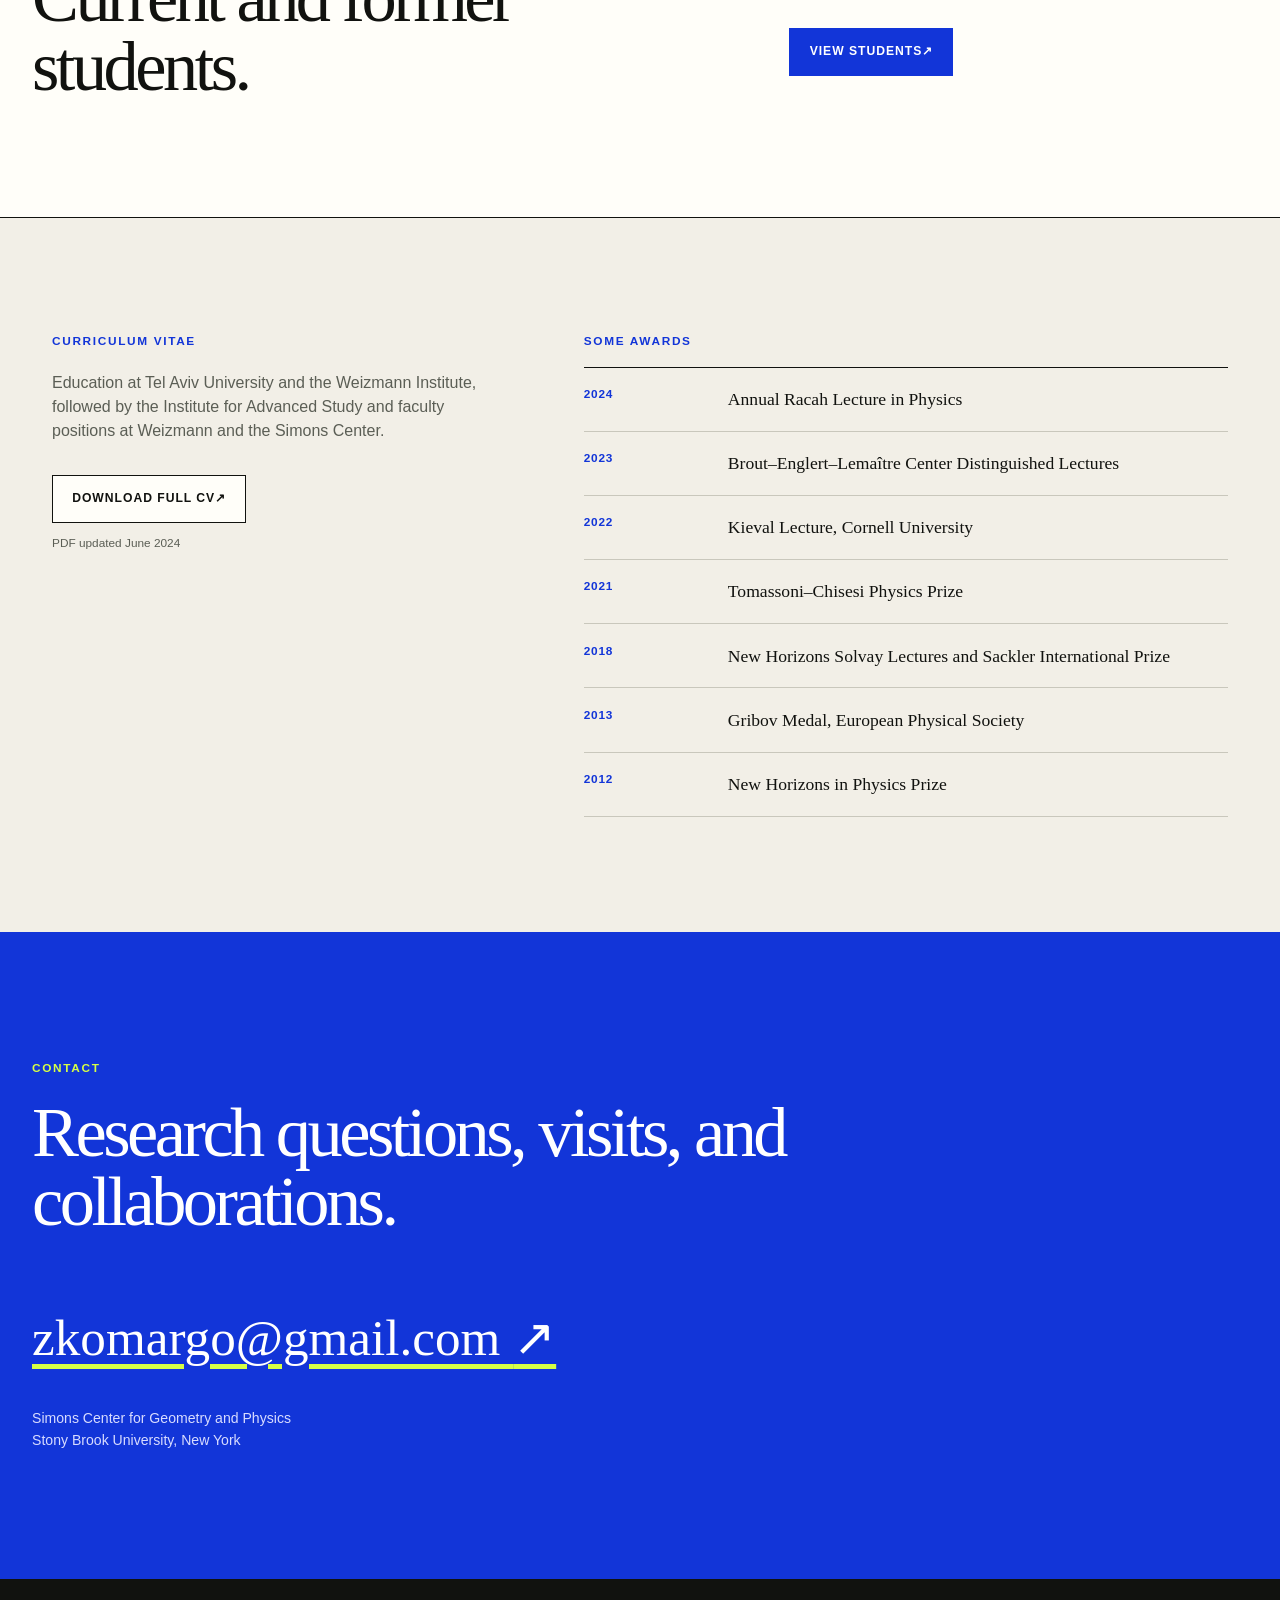
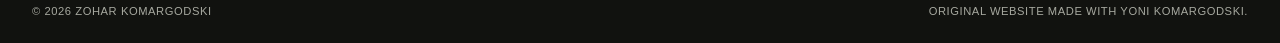
==== commit 01851445: "Add collaborator world map and homepage button Add the arrows-and-counts map of collaborator birth c" ====
--- a/index.html
+++ b/index.html
@@ -26,7 +26,7 @@
       {
         "@context": "https://schema.org",
         "@type": "ProfilePage",
-        "dateModified": "2026-07-26",
+        "dateModified": "2026-11-13",
         "mainEntity": {
           "@type": "Person",
           "name": "Zohar Komargodski",
@@ -88,6 +88,7 @@
           <div class="hero-actions">
             <a class="button button-primary" href="research.html">Explore lectures</a>
             <a class="button button-secondary" href="zohar-komargodski-cv.pdf" target="_blank">Download CV</a>
+            <a class="button button-secondary" href="collaborators.html">Collaborator map <span aria-hidden="true">↗</span></a>
           </div>
         </div>
 
